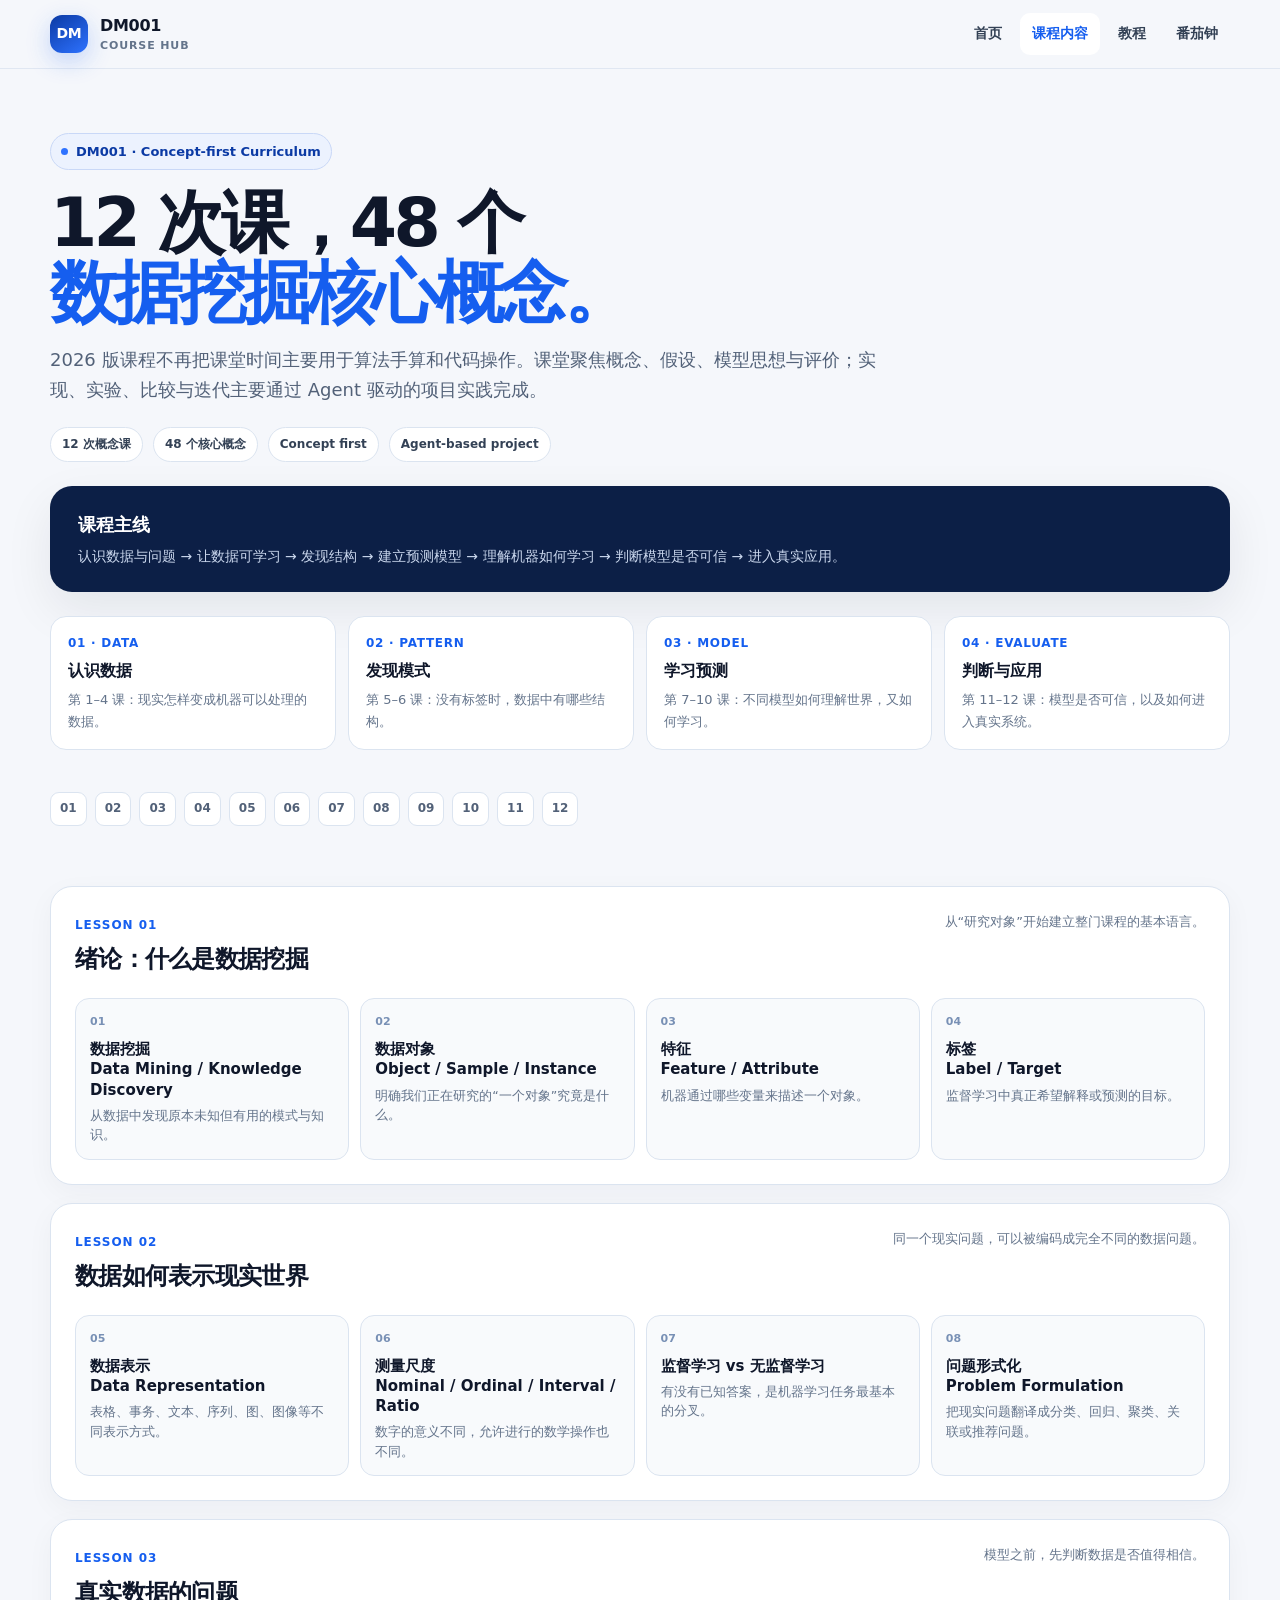
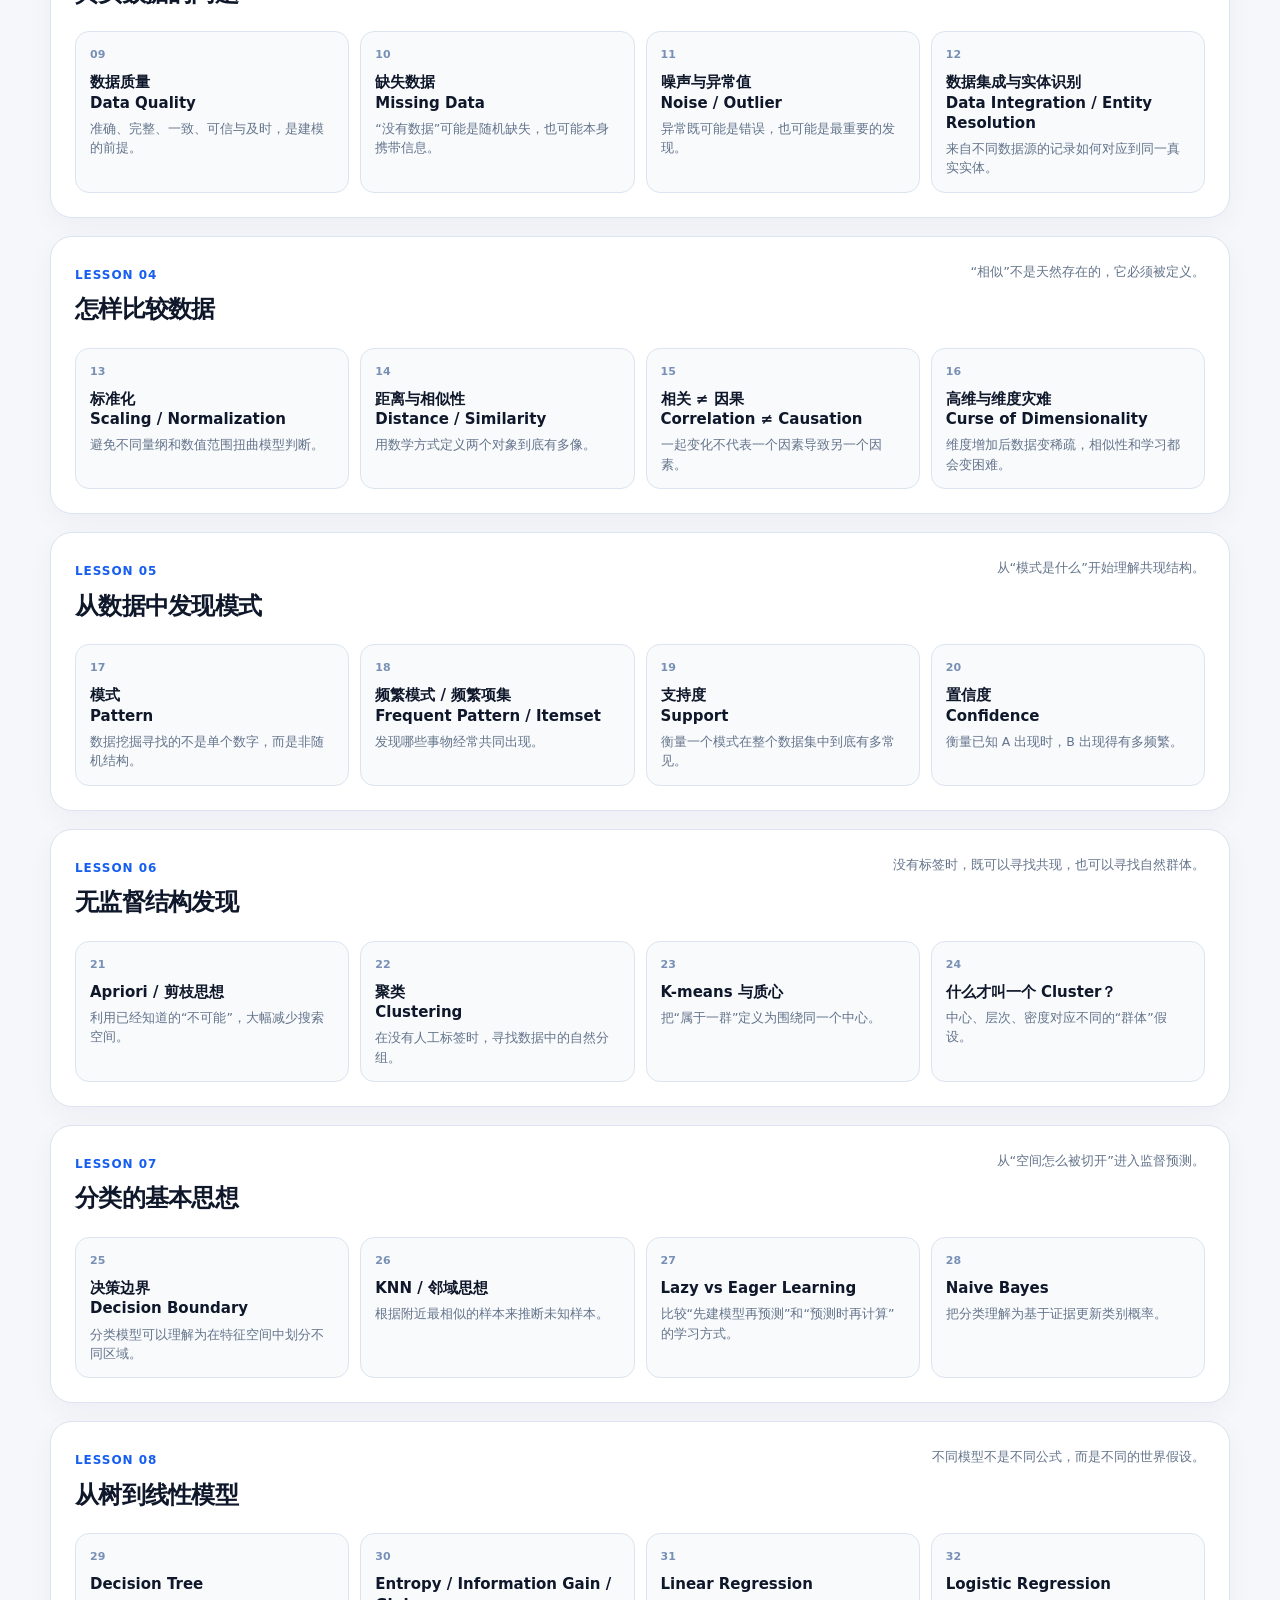
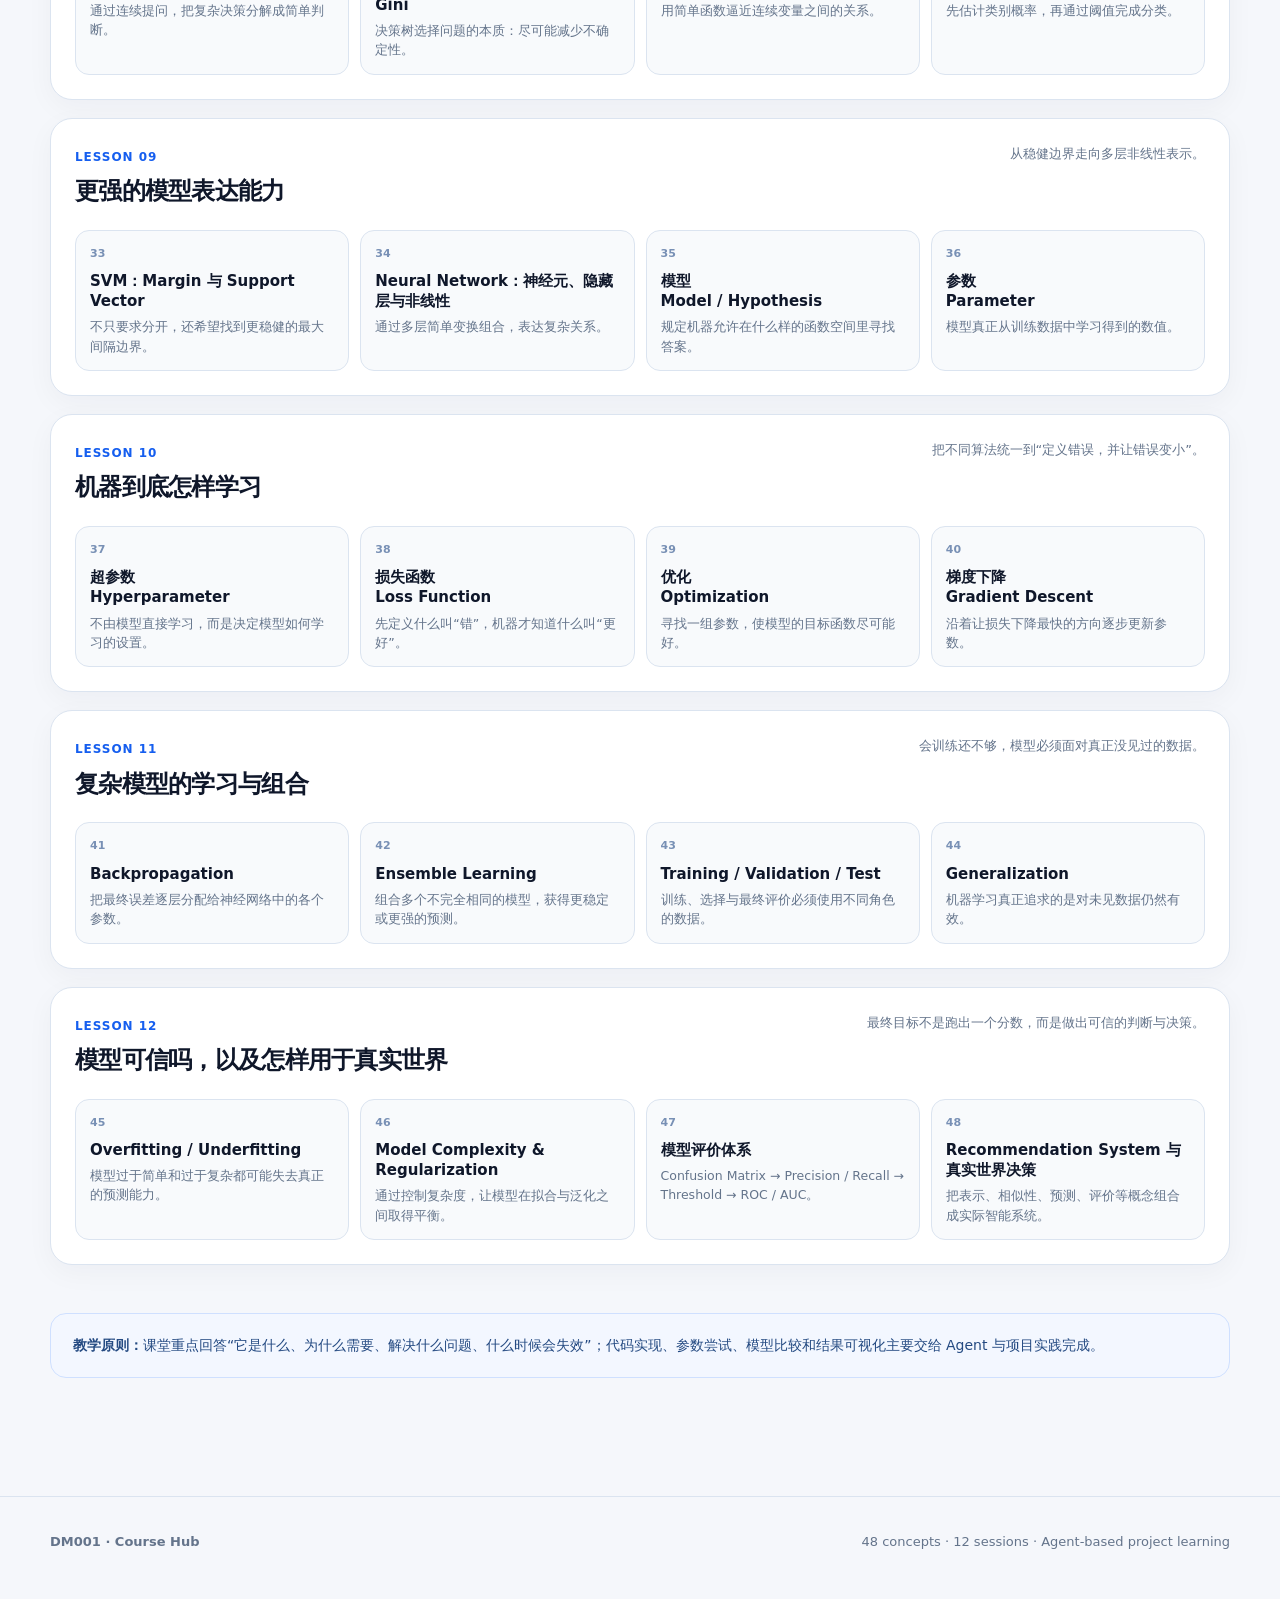
==== curriculum.html @ f79bf3a7 "Add 12-session 48-concept course map" ====
<!doctype html>
<html lang="zh-CN">
<head>
  <meta charset="utf-8" />
  <meta name="viewport" content="width=device-width, initial-scale=1" />
  <meta name="description" content="DM001 数据挖掘课程概念地图：12 次课、48 个核心概念，课堂聚焦概念理解，其余时间用于基于 Agent 的项目实践。" />
  <title>课程内容 · DM001 数据挖掘</title>
  <link rel="stylesheet" href="styles.css" />
  <style>
    .course-hero{padding:64px 0 34px}.course-hero h1{font-size:clamp(40px,6vw,68px);margin:18px 0 18px;max-width:980px}.course-hero .lead{font-size:18px;color:#526178;max-width:860px;margin:0}.course-stats{display:flex;gap:10px;flex-wrap:wrap;margin-top:22px}.course-stats span{background:#fff;border:1px solid var(--line);border-radius:999px;padding:7px 11px;font-size:12px;font-weight:800;color:#334155}.principle{margin:24px 0 10px;background:#0c1f46;color:#fff;border-radius:22px;padding:24px 28px;box-shadow:var(--shadow)}.principle strong{font-size:18px}.principle p{margin:5px 0 0;color:#cbd8ee;font-size:14px}.stage-grid{display:grid;grid-template-columns:repeat(4,1fr);gap:12px;margin:24px 0 42px}.stage{background:#fff;border:1px solid var(--line);border-radius:16px;padding:17px}.stage b{display:block;color:var(--blue);font-size:12px;letter-spacing:.06em;margin-bottom:4px}.stage span{font-weight:800}.stage p{margin:5px 0 0;color:var(--muted);font-size:13px}.lesson-list{display:grid;gap:18px}.lesson{background:#fff;border:1px solid var(--line);border-radius:22px;padding:24px;box-shadow:0 8px 28px rgba(15,23,42,.04);scroll-margin-top:88px}.lesson-head{display:flex;align-items:flex-start;justify-content:space-between;gap:20px;margin-bottom:18px}.lesson-no{color:var(--blue);font-size:12px;font-weight:900;letter-spacing:.08em}.lesson h2{font-size:24px;margin:3px 0 0;letter-spacing:-.03em}.lesson-note{color:var(--muted);font-size:13px;max-width:440px;text-align:right}.concepts{display:grid;grid-template-columns:repeat(4,1fr);gap:11px}.concept{border:1px solid #dbe4f0;background:#f8fafc;border-radius:14px;padding:14px;min-height:120px}.concept .n{font-size:11px;font-weight:900;color:#7890b5;margin-bottom:8px}.concept h3{font-size:15px;line-height:1.35;margin:0 0 6px}.concept p{font-size:12.5px;line-height:1.55;color:#64748b;margin:0}.course-footer-note{margin-top:30px;padding:20px 22px;border:1px solid #cfe0ff;background:#f3f7ff;border-radius:16px;color:#244a82;font-size:14px}.mini-toc{display:flex;gap:8px;flex-wrap:wrap;margin:0 0 26px}.mini-toc a{padding:6px 9px;border-radius:9px;border:1px solid var(--line);background:#fff;color:#526178;font-size:12px;font-weight:750}.mini-toc a:hover{color:var(--blue);border-color:#bfd1f1}.nav-links .active{background:#fff;color:var(--blue)}
    @media(max-width:1000px){.concepts{grid-template-columns:1fr 1fr}.stage-grid{grid-template-columns:1fr 1fr}.lesson-note{text-align:left}.lesson-head{display:block}.lesson-note{margin-top:8px}}
    @media(max-width:620px){.course-hero{padding-top:42px}.concepts,.stage-grid{grid-template-columns:1fr}.lesson{padding:18px}.concept{min-height:auto}.principle{padding:20px}.mini-toc{display:none}}
  </style>
</head>
<body>
<header class="topbar">
  <div class="container nav">
    <a class="brand" href="./">
      <span class="brand-mark">DM</span>
      <span>DM001 <small>Course Hub</small></span>
    </a>
    <nav class="nav-links" aria-label="主导航">
      <a href="./">首页</a>
      <a class="active" href="curriculum.html">课程内容</a>
      <a href="./#resources">教程</a>
      <a href="apps/pomodoro.html">番茄钟</a>
    </nav>
  </div>
</header>

<main>
  <section class="course-hero">
    <div class="container">
      <span class="eyebrow"><span class="dot"></span> DM001 · Concept-first Curriculum</span>
      <h1>12 次课，48 个<br><span style="color:var(--blue)">数据挖掘核心概念。</span></h1>
      <p class="lead">2026 版课程不再把课堂时间主要用于算法手算和代码操作。课堂聚焦概念、假设、模型思想与评价；实现、实验、比较与迭代主要通过 Agent 驱动的项目实践完成。</p>
      <div class="course-stats"><span>12 次概念课</span><span>48 个核心概念</span><span>Concept first</span><span>Agent-based project</span></div>
      <div class="principle"><strong>课程主线</strong><p>认识数据与问题 → 让数据可学习 → 发现结构 → 建立预测模型 → 理解机器如何学习 → 判断模型是否可信 → 进入真实应用。</p></div>
      <div class="stage-grid">
        <div class="stage"><b>01 · DATA</b><span>认识数据</span><p>第 1–4 课：现实怎样变成机器可以处理的数据。</p></div>
        <div class="stage"><b>02 · PATTERN</b><span>发现模式</span><p>第 5–6 课：没有标签时，数据中有哪些结构。</p></div>
        <div class="stage"><b>03 · MODEL</b><span>学习预测</span><p>第 7–10 课：不同模型如何理解世界，又如何学习。</p></div>
        <div class="stage"><b>04 · EVALUATE</b><span>判断与应用</span><p>第 11–12 课：模型是否可信，以及如何进入真实系统。</p></div>
      </div>
      <div class="mini-toc" aria-label="课程课次导航">
        <a href="#lesson-1">01</a><a href="#lesson-2">02</a><a href="#lesson-3">03</a><a href="#lesson-4">04</a><a href="#lesson-5">05</a><a href="#lesson-6">06</a><a href="#lesson-7">07</a><a href="#lesson-8">08</a><a href="#lesson-9">09</a><a href="#lesson-10">10</a><a href="#lesson-11">11</a><a href="#lesson-12">12</a>
      </div>
    </div>
  </section>

  <section class="section" style="padding-top:0">
    <div class="container lesson-list">
      <article class="lesson" id="lesson-1">
        <div class="lesson-head"><div><span class="lesson-no">LESSON 01</span><h2>绪论：什么是数据挖掘</h2></div><div class="lesson-note">从“研究对象”开始建立整门课程的基本语言。</div></div>
        <div class="concepts">
          <div class="concept"><div class="n">01</div><h3>数据挖掘<br>Data Mining / Knowledge Discovery</h3><p>从数据中发现原本未知但有用的模式与知识。</p></div>
          <div class="concept"><div class="n">02</div><h3>数据对象<br>Object / Sample / Instance</h3><p>明确我们正在研究的“一个对象”究竟是什么。</p></div>
          <div class="concept"><div class="n">03</div><h3>特征<br>Feature / Attribute</h3><p>机器通过哪些变量来描述一个对象。</p></div>
          <div class="concept"><div class="n">04</div><h3>标签<br>Label / Target</h3><p>监督学习中真正希望解释或预测的目标。</p></div>
        </div>
      </article>

      <article class="lesson" id="lesson-2">
        <div class="lesson-head"><div><span class="lesson-no">LESSON 02</span><h2>数据如何表示现实世界</h2></div><div class="lesson-note">同一个现实问题，可以被编码成完全不同的数据问题。</div></div>
        <div class="concepts">
          <div class="concept"><div class="n">05</div><h3>数据表示<br>Data Representation</h3><p>表格、事务、文本、序列、图、图像等不同表示方式。</p></div>
          <div class="concept"><div class="n">06</div><h3>测量尺度<br>Nominal / Ordinal / Interval / Ratio</h3><p>数字的意义不同，允许进行的数学操作也不同。</p></div>
          <div class="concept"><div class="n">07</div><h3>监督学习 vs 无监督学习</h3><p>有没有已知答案，是机器学习任务最基本的分叉。</p></div>
          <div class="concept"><div class="n">08</div><h3>问题形式化<br>Problem Formulation</h3><p>把现实问题翻译成分类、回归、聚类、关联或推荐问题。</p></div>
        </div>
      </article>

      <article class="lesson" id="lesson-3">
        <div class="lesson-head"><div><span class="lesson-no">LESSON 03</span><h2>真实数据的问题</h2></div><div class="lesson-note">模型之前，先判断数据是否值得相信。</div></div>
        <div class="concepts">
          <div class="concept"><div class="n">09</div><h3>数据质量<br>Data Quality</h3><p>准确、完整、一致、可信与及时，是建模的前提。</p></div>
          <div class="concept"><div class="n">10</div><h3>缺失数据<br>Missing Data</h3><p>“没有数据”可能是随机缺失，也可能本身携带信息。</p></div>
          <div class="concept"><div class="n">11</div><h3>噪声与异常值<br>Noise / Outlier</h3><p>异常既可能是错误，也可能是最重要的发现。</p></div>
          <div class="concept"><div class="n">12</div><h3>数据集成与实体识别<br>Data Integration / Entity Resolution</h3><p>来自不同数据源的记录如何对应到同一真实实体。</p></div>
        </div>
      </article>

      <article class="lesson" id="lesson-4">
        <div class="lesson-head"><div><span class="lesson-no">LESSON 04</span><h2>怎样比较数据</h2></div><div class="lesson-note">“相似”不是天然存在的，它必须被定义。</div></div>
        <div class="concepts">
          <div class="concept"><div class="n">13</div><h3>标准化<br>Scaling / Normalization</h3><p>避免不同量纲和数值范围扭曲模型判断。</p></div>
          <div class="concept"><div class="n">14</div><h3>距离与相似性<br>Distance / Similarity</h3><p>用数学方式定义两个对象到底有多像。</p></div>
          <div class="concept"><div class="n">15</div><h3>相关 ≠ 因果<br>Correlation ≠ Causation</h3><p>一起变化不代表一个因素导致另一个因素。</p></div>
          <div class="concept"><div class="n">16</div><h3>高维与维度灾难<br>Curse of Dimensionality</h3><p>维度增加后数据变稀疏，相似性和学习都会变困难。</p></div>
        </div>
      </article>

      <article class="lesson" id="lesson-5">
        <div class="lesson-head"><div><span class="lesson-no">LESSON 05</span><h2>从数据中发现模式</h2></div><div class="lesson-note">从“模式是什么”开始理解共现结构。</div></div>
        <div class="concepts">
          <div class="concept"><div class="n">17</div><h3>模式<br>Pattern</h3><p>数据挖掘寻找的不是单个数字，而是非随机结构。</p></div>
          <div class="concept"><div class="n">18</div><h3>频繁模式 / 频繁项集<br>Frequent Pattern / Itemset</h3><p>发现哪些事物经常共同出现。</p></div>
          <div class="concept"><div class="n">19</div><h3>支持度<br>Support</h3><p>衡量一个模式在整个数据集中到底有多常见。</p></div>
          <div class="concept"><div class="n">20</div><h3>置信度<br>Confidence</h3><p>衡量已知 A 出现时，B 出现得有多频繁。</p></div>
        </div>
      </article>

      <article class="lesson" id="lesson-6">
        <div class="lesson-head"><div><span class="lesson-no">LESSON 06</span><h2>无监督结构发现</h2></div><div class="lesson-note">没有标签时，既可以寻找共现，也可以寻找自然群体。</div></div>
        <div class="concepts">
          <div class="concept"><div class="n">21</div><h3>Apriori / 剪枝思想</h3><p>利用已经知道的“不可能”，大幅减少搜索空间。</p></div>
          <div class="concept"><div class="n">22</div><h3>聚类<br>Clustering</h3><p>在没有人工标签时，寻找数据中的自然分组。</p></div>
          <div class="concept"><div class="n">23</div><h3>K-means 与质心</h3><p>把“属于一群”定义为围绕同一个中心。</p></div>
          <div class="concept"><div class="n">24</div><h3>什么才叫一个 Cluster？</h3><p>中心、层次、密度对应不同的“群体”假设。</p></div>
        </div>
      </article>

      <article class="lesson" id="lesson-7">
        <div class="lesson-head"><div><span class="lesson-no">LESSON 07</span><h2>分类的基本思想</h2></div><div class="lesson-note">从“空间怎么被切开”进入监督预测。</div></div>
        <div class="concepts">
          <div class="concept"><div class="n">25</div><h3>决策边界<br>Decision Boundary</h3><p>分类模型可以理解为在特征空间中划分不同区域。</p></div>
          <div class="concept"><div class="n">26</div><h3>KNN / 邻域思想</h3><p>根据附近最相似的样本来推断未知样本。</p></div>
          <div class="concept"><div class="n">27</div><h3>Lazy vs Eager Learning</h3><p>比较“先建模型再预测”和“预测时再计算”的学习方式。</p></div>
          <div class="concept"><div class="n">28</div><h3>Naive Bayes</h3><p>把分类理解为基于证据更新类别概率。</p></div>
        </div>
      </article>

      <article class="lesson" id="lesson-8">
        <div class="lesson-head"><div><span class="lesson-no">LESSON 08</span><h2>从树到线性模型</h2></div><div class="lesson-note">不同模型不是不同公式，而是不同的世界假设。</div></div>
        <div class="concepts">
          <div class="concept"><div class="n">29</div><h3>Decision Tree</h3><p>通过连续提问，把复杂决策分解成简单判断。</p></div>
          <div class="concept"><div class="n">30</div><h3>Entropy / Information Gain / Gini</h3><p>决策树选择问题的本质：尽可能减少不确定性。</p></div>
          <div class="concept"><div class="n">31</div><h3>Linear Regression</h3><p>用简单函数逼近连续变量之间的关系。</p></div>
          <div class="concept"><div class="n">32</div><h3>Logistic Regression</h3><p>先估计类别概率，再通过阈值完成分类。</p></div>
        </div>
      </article>

      <article class="lesson" id="lesson-9">
        <div class="lesson-head"><div><span class="lesson-no">LESSON 09</span><h2>更强的模型表达能力</h2></div><div class="lesson-note">从稳健边界走向多层非线性表示。</div></div>
        <div class="concepts">
          <div class="concept"><div class="n">33</div><h3>SVM：Margin 与 Support Vector</h3><p>不只要求分开，还希望找到更稳健的最大间隔边界。</p></div>
          <div class="concept"><div class="n">34</div><h3>Neural Network：神经元、隐藏层与非线性</h3><p>通过多层简单变换组合，表达复杂关系。</p></div>
          <div class="concept"><div class="n">35</div><h3>模型<br>Model / Hypothesis</h3><p>规定机器允许在什么样的函数空间里寻找答案。</p></div>
          <div class="concept"><div class="n">36</div><h3>参数<br>Parameter</h3><p>模型真正从训练数据中学习得到的数值。</p></div>
        </div>
      </article>

      <article class="lesson" id="lesson-10">
        <div class="lesson-head"><div><span class="lesson-no">LESSON 10</span><h2>机器到底怎样学习</h2></div><div class="lesson-note">把不同算法统一到“定义错误，并让错误变小”。</div></div>
        <div class="concepts">
          <div class="concept"><div class="n">37</div><h3>超参数<br>Hyperparameter</h3><p>不由模型直接学习，而是决定模型如何学习的设置。</p></div>
          <div class="concept"><div class="n">38</div><h3>损失函数<br>Loss Function</h3><p>先定义什么叫“错”，机器才知道什么叫“更好”。</p></div>
          <div class="concept"><div class="n">39</div><h3>优化<br>Optimization</h3><p>寻找一组参数，使模型的目标函数尽可能好。</p></div>
          <div class="concept"><div class="n">40</div><h3>梯度下降<br>Gradient Descent</h3><p>沿着让损失下降最快的方向逐步更新参数。</p></div>
        </div>
      </article>

      <article class="lesson" id="lesson-11">
        <div class="lesson-head"><div><span class="lesson-no">LESSON 11</span><h2>复杂模型的学习与组合</h2></div><div class="lesson-note">会训练还不够，模型必须面对真正没见过的数据。</div></div>
        <div class="concepts">
          <div class="concept"><div class="n">41</div><h3>Backpropagation</h3><p>把最终误差逐层分配给神经网络中的各个参数。</p></div>
          <div class="concept"><div class="n">42</div><h3>Ensemble Learning</h3><p>组合多个不完全相同的模型，获得更稳定或更强的预测。</p></div>
          <div class="concept"><div class="n">43</div><h3>Training / Validation / Test</h3><p>训练、选择与最终评价必须使用不同角色的数据。</p></div>
          <div class="concept"><div class="n">44</div><h3>Generalization</h3><p>机器学习真正追求的是对未见数据仍然有效。</p></div>
        </div>
      </article>

      <article class="lesson" id="lesson-12">
        <div class="lesson-head"><div><span class="lesson-no">LESSON 12</span><h2>模型可信吗，以及怎样用于真实世界</h2></div><div class="lesson-note">最终目标不是跑出一个分数，而是做出可信的判断与决策。</div></div>
        <div class="concepts">
          <div class="concept"><div class="n">45</div><h3>Overfitting / Underfitting</h3><p>模型过于简单和过于复杂都可能失去真正的预测能力。</p></div>
          <div class="concept"><div class="n">46</div><h3>Model Complexity &amp; Regularization</h3><p>通过控制复杂度，让模型在拟合与泛化之间取得平衡。</p></div>
          <div class="concept"><div class="n">47</div><h3>模型评价体系</h3><p>Confusion Matrix → Precision / Recall → Threshold → ROC / AUC。</p></div>
          <div class="concept"><div class="n">48</div><h3>Recommendation System 与真实世界决策</h3><p>把表示、相似性、预测、评价等概念组合成实际智能系统。</p></div>
        </div>
      </article>

      <div class="course-footer-note"><strong>教学原则：</strong>课堂重点回答“它是什么、为什么需要、解决什么问题、什么时候会失效”；代码实现、参数尝试、模型比较和结果可视化主要交给 Agent 与项目实践完成。</div>
    </div>
  </section>
</main>

<footer class="footer">
  <div class="container footer-inner"><strong>DM001 · Course Hub</strong><span>48 concepts · 12 sessions · Agent-based project learning</span></div>
</footer>
</body>
</html>
---- styles.css ----
:root {
  --bg: #f5f7fb;
  --surface: #ffffff;
  --surface-2: #eef3fb;
  --text: #0f172a;
  --muted: #64748b;
  --line: #dbe4f0;
  --blue: #155eef;
  --blue-dark: #0b3aa4;
  --blue-soft: #eaf1ff;
  --green: #138a5b;
  --amber: #a15c00;
  --shadow: 0 18px 48px rgba(15, 23, 42, .08);
  --radius: 22px;
  --max: 1180px;
}
* { box-sizing: border-box; }
html { scroll-behavior: smooth; }
body {
  margin: 0;
  font-family: Inter, ui-sans-serif, system-ui, -apple-system, BlinkMacSystemFont, "Segoe UI", "PingFang SC", "Microsoft YaHei", sans-serif;
  color: var(--text);
  background: var(--bg);
  line-height: 1.65;
}
a { color: inherit; text-decoration: none; }
img { max-width: 100%; display: block; }
button, a { -webkit-tap-highlight-color: transparent; }
.container { width: min(calc(100% - 36px), var(--max)); margin: 0 auto; }
.topbar {
  position: sticky; top: 0; z-index: 20;
  backdrop-filter: blur(16px);
  background: rgba(245,247,251,.86);
  border-bottom: 1px solid rgba(219,228,240,.8);
}
.nav { height: 68px; display:flex; align-items:center; justify-content:space-between; gap:20px; }
.brand { display:flex; align-items:center; gap:12px; font-weight:800; letter-spacing:-.02em; }
.brand-mark { width:38px; height:38px; border-radius:12px; display:grid; place-items:center; color:white; background:linear-gradient(145deg,#0b3aa4,#2e72ff); font-size:14px; box-shadow:0 8px 24px rgba(21,94,239,.24); }
.brand small { display:block; color:var(--muted); font-size:11px; font-weight:700; letter-spacing:.08em; text-transform:uppercase; margin-top:-3px; }
.nav-links { display:flex; align-items:center; gap:6px; color:#334155; font-size:14px; font-weight:650; }
.nav-links a { padding:9px 12px; border-radius:10px; }
.nav-links a:hover { background:#fff; color:var(--blue); }
.hero { padding:82px 0 56px; }
.eyebrow { display:inline-flex; gap:8px; align-items:center; padding:7px 10px; border:1px solid #c9d8f7; border-radius:999px; color:var(--blue-dark); background:rgba(234,241,255,.75); font-size:13px; font-weight:750; }
.dot { width:7px; height:7px; background:#2e72ff; border-radius:50%; }
h1 { font-size:clamp(42px,7vw,82px); line-height:1.02; letter-spacing:-.055em; margin:22px 0 22px; max-width:950px; }
.hero h1 span { color:var(--blue); }
.hero-copy { display:grid; grid-template-columns:1.35fr .65fr; gap:42px; align-items:end; }
.hero p { margin:0; max-width:720px; color:#475569; font-size:clamp(17px,2vw,21px); }
.hero-actions { display:flex; gap:11px; flex-wrap:wrap; margin-top:28px; }
.btn { display:inline-flex; align-items:center; justify-content:center; gap:9px; min-height:46px; padding:0 17px; border-radius:12px; font-weight:750; font-size:14px; border:1px solid transparent; transition:.18s ease; }
.btn-primary { background:var(--blue); color:#fff; box-shadow:0 10px 26px rgba(21,94,239,.22); }
.btn-primary:hover { transform:translateY(-1px); background:#0f4fd1; }
.btn-secondary { background:#fff; border-color:var(--line); color:#24324a; }
.btn-secondary:hover { border-color:#b8c8df; transform:translateY(-1px); }
.hero-note { background:var(--surface); border:1px solid var(--line); box-shadow:var(--shadow); border-radius:var(--radius); padding:22px; }
.hero-note .label { color:var(--muted); font-size:12px; text-transform:uppercase; letter-spacing:.08em; font-weight:800; }
.hero-note strong { display:block; font-size:18px; margin:4px 0; }
.hero-note p { font-size:13px; color:var(--muted); }
.section { padding:48px 0; }
.section-head { display:flex; align-items:end; justify-content:space-between; gap:24px; margin-bottom:24px; }
.section-head h2 { margin:0; font-size:30px; letter-spacing:-.035em; }
.section-head p { margin:0; color:var(--muted); font-size:14px; max-width:520px; }
.grid-4 { display:grid; grid-template-columns:repeat(4,1fr); gap:16px; }
.card { background:var(--surface); border:1px solid var(--line); border-radius:18px; padding:22px; box-shadow:0 8px 28px rgba(15,23,42,.04); }
.card .icon { width:42px; height:42px; border-radius:13px; display:grid; place-items:center; background:var(--blue-soft); color:var(--blue); font-weight:900; margin-bottom:26px; }
.card h3 { margin:0 0 7px; font-size:18px; letter-spacing:-.02em; }
.card p { margin:0; color:var(--muted); font-size:14px; }
.card.disabled { opacity:.72; }
.card .tag { display:inline-flex; margin-top:15px; color:var(--blue-dark); background:#f0f5ff; border:1px solid #d6e2fb; border-radius:999px; padding:4px 8px; font-size:11px; font-weight:800; }
.feature { display:grid; grid-template-columns:1.05fr .95fr; gap:0; overflow:hidden; border-radius:26px; background:#0c1f46; color:#fff; box-shadow:0 24px 56px rgba(15,23,42,.18); }
.feature-copy { padding:46px; display:flex; flex-direction:column; justify-content:center; }
.feature-copy .kicker { color:#9fc1ff; font-weight:800; font-size:13px; letter-spacing:.04em; }
.feature-copy h2 { margin:9px 0 14px; font-size:38px; line-height:1.12; letter-spacing:-.045em; }
.feature-copy p { margin:0; color:#cbd8ee; font-size:16px; max-width:560px; }
.feature-copy .btn { margin-top:24px; align-self:flex-start; background:#fff; color:#0c1f46; }
.feature-media { min-height:410px; background:#e9eef9; padding:20px; display:grid; place-items:center; }
.feature-media img { border-radius:14px; box-shadow:0 18px 40px rgba(3,10,24,.18); }
.timeline { display:grid; grid-template-columns:repeat(3,1fr); gap:16px; }
.timeline .card { min-height:190px; }
.timeline .num { color:var(--blue); font-weight:900; font-size:12px; letter-spacing:.09em; }
.footer { margin-top:70px; padding:34px 0 46px; border-top:1px solid var(--line); color:var(--muted); font-size:13px; }
.footer-inner { display:flex; justify-content:space-between; align-items:center; gap:20px; }

/* Tutorial */
.doc-hero { padding:60px 0 30px; }
.breadcrumb { color:var(--muted); font-size:13px; margin-bottom:18px; }
.breadcrumb a:hover { color:var(--blue); }
.doc-hero h1 { font-size:clamp(38px,6vw,64px); margin:0 0 16px; max-width:960px; }
.doc-lead { color:#526178; max-width:820px; font-size:18px; margin:0; }
.meta { display:flex; gap:10px; flex-wrap:wrap; margin-top:20px; }
.meta span { font-size:12px; color:#334155; background:#fff; border:1px solid var(--line); padding:6px 9px; border-radius:999px; }
.infographic { margin:28px auto 46px; background:#fff; padding:10px; border:1px solid var(--line); border-radius:20px; box-shadow:var(--shadow); }
.infographic img { width:100%; border-radius:12px; }
.doc-layout { display:grid; grid-template-columns:230px minmax(0,760px); gap:54px; align-items:start; justify-content:center; }
.toc { position:sticky; top:92px; padding:14px 0; }
.toc-title { font-size:12px; color:#94a3b8; font-weight:850; text-transform:uppercase; letter-spacing:.09em; margin:0 0 9px 10px; }
.toc a { display:block; padding:8px 10px; border-radius:9px; color:#64748b; font-size:13px; font-weight:650; }
.toc a:hover { color:var(--blue); background:#eef4ff; }
.article { min-width:0; }
.article section { scroll-margin-top:100px; padding:0 0 38px; }
.article h2 { margin:0 0 15px; font-size:28px; letter-spacing:-.035em; }
.article h3 { margin:24px 0 8px; font-size:18px; }
.article p, .article li { color:#45546a; }
.article ul, .article ol { padding-left:22px; }
.step { display:grid; grid-template-columns:46px 1fr; gap:16px; margin:18px 0; }
.step-no { width:42px; height:42px; border-radius:14px; background:var(--blue); color:#fff; display:grid; place-items:center; font-weight:900; box-shadow:0 8px 18px rgba(21,94,239,.2); }
.step-body { border:1px solid var(--line); background:#fff; border-radius:16px; padding:18px 20px; }
.step-body h3 { margin:0 0 8px; }
.code { background:#0b1220; color:#dbeafe; border-radius:13px; padding:15px 17px; overflow:auto; font:13px/1.6 ui-monospace,SFMono-Regular,Menlo,Consolas,monospace; margin:12px 0; white-space:pre-wrap; }
.copyline { display:flex; align-items:center; justify-content:space-between; gap:12px; padding:11px 13px; border-radius:12px; border:1px solid #cfe0ff; background:#f3f7ff; margin:10px 0; }
.copyline code { color:#12376e; overflow-wrap:anywhere; font-size:13px; }
.notice { border-radius:14px; padding:15px 17px; margin:17px 0; background:#fff8e8; border:1px solid #f0d9a4; color:#724400; font-size:14px; }
.success { background:#eefbf5; border-color:#b9ead2; color:#0f6846; }
.prompt { background:#fff; border:1px solid var(--line); border-left:4px solid var(--blue); border-radius:11px; padding:14px 15px; margin:10px 0; color:#334155; font-size:14px; }
.flow { display:flex; align-items:center; flex-wrap:wrap; gap:7px; margin-top:12px; }
.flow span { background:#eef4ff; color:#174893; border:1px solid #d7e4fb; padding:6px 9px; border-radius:9px; font-size:12px; font-weight:750; }
.flow b { color:#8ba0bd; }
.ref { font-size:13px; color:var(--muted); }
.ref a { color:var(--blue); text-decoration:underline; text-underline-offset:3px; }
@media (max-width: 900px) {
  .nav-links { display:none; }
  .hero { padding-top:56px; }
  .hero-copy, .feature, .doc-layout { grid-template-columns:1fr; }
  .hero-note { margin-top:20px; }
  .grid-4 { grid-template-columns:1fr 1fr; }
  .timeline { grid-template-columns:1fr; }
  .feature-media { min-height:auto; }
  .toc { display:none; }
  .doc-layout { justify-content:stretch; }
}
@media (max-width: 620px) {
  .container { width:min(calc(100% - 24px),var(--max)); }
  .grid-4 { grid-template-columns:1fr; }
  .hero { padding-top:42px; }
  .hero h1 { font-size:48px; }
  .feature-copy { padding:30px 24px; }
  .feature-copy h2 { font-size:31px; }
  .feature-media { padding:12px; }
  .footer-inner { flex-direction:column; align-items:flex-start; }
  .step { grid-template-columns:38px 1fr; gap:10px; }
  .step-no { width:36px; height:36px; border-radius:11px; }
  .step-body { padding:15px; }
}
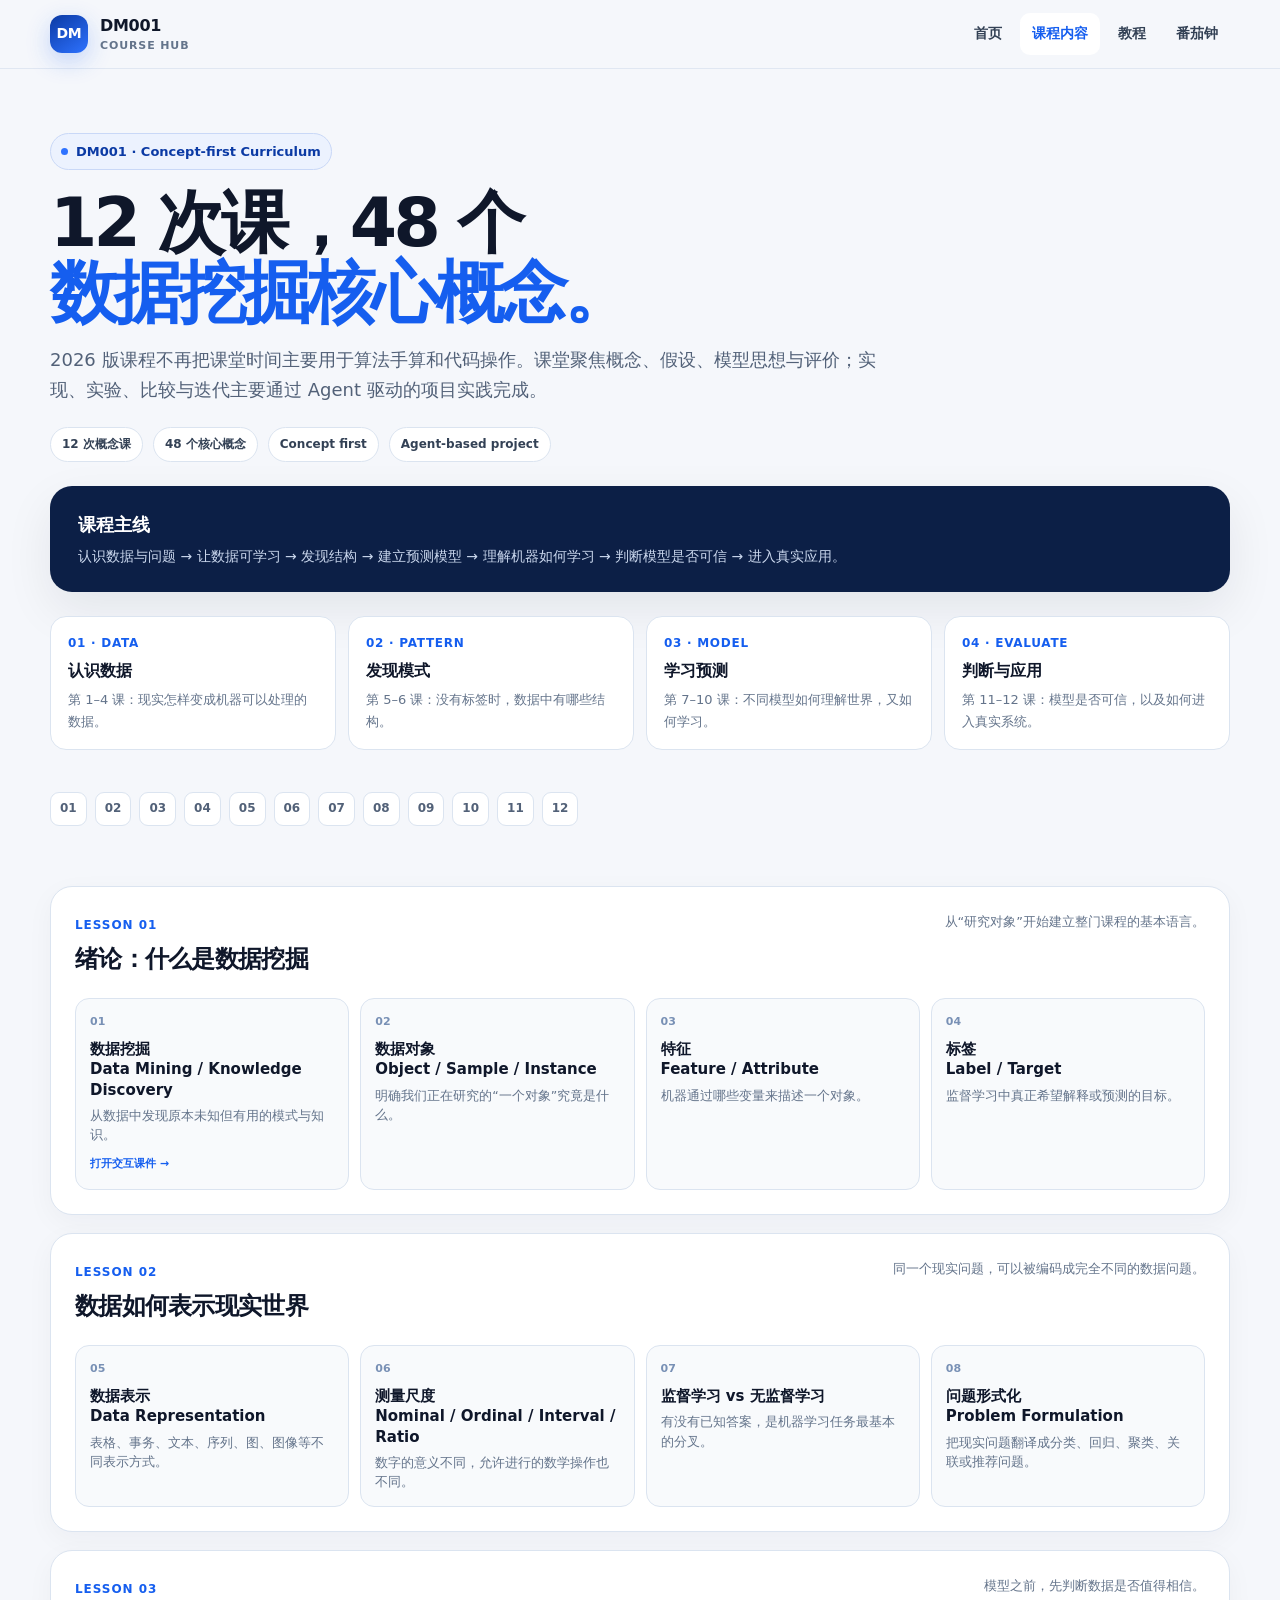
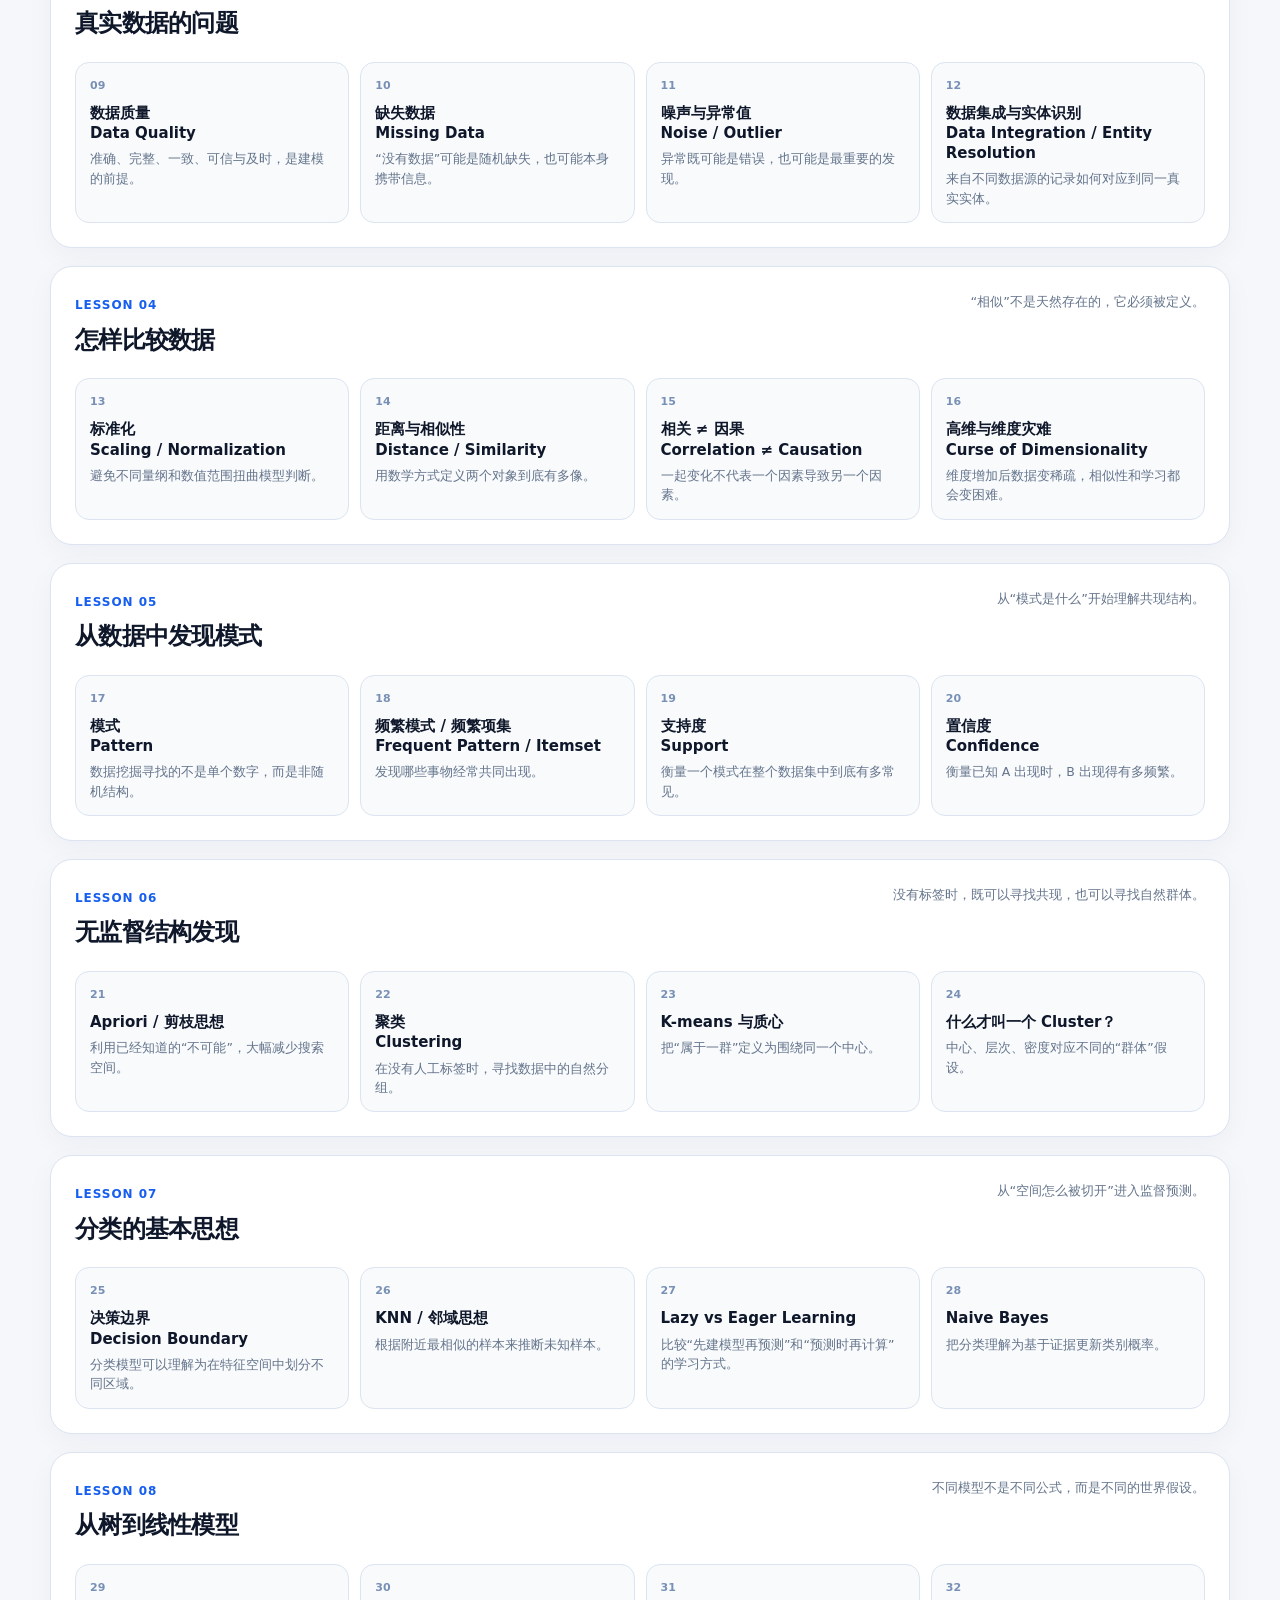
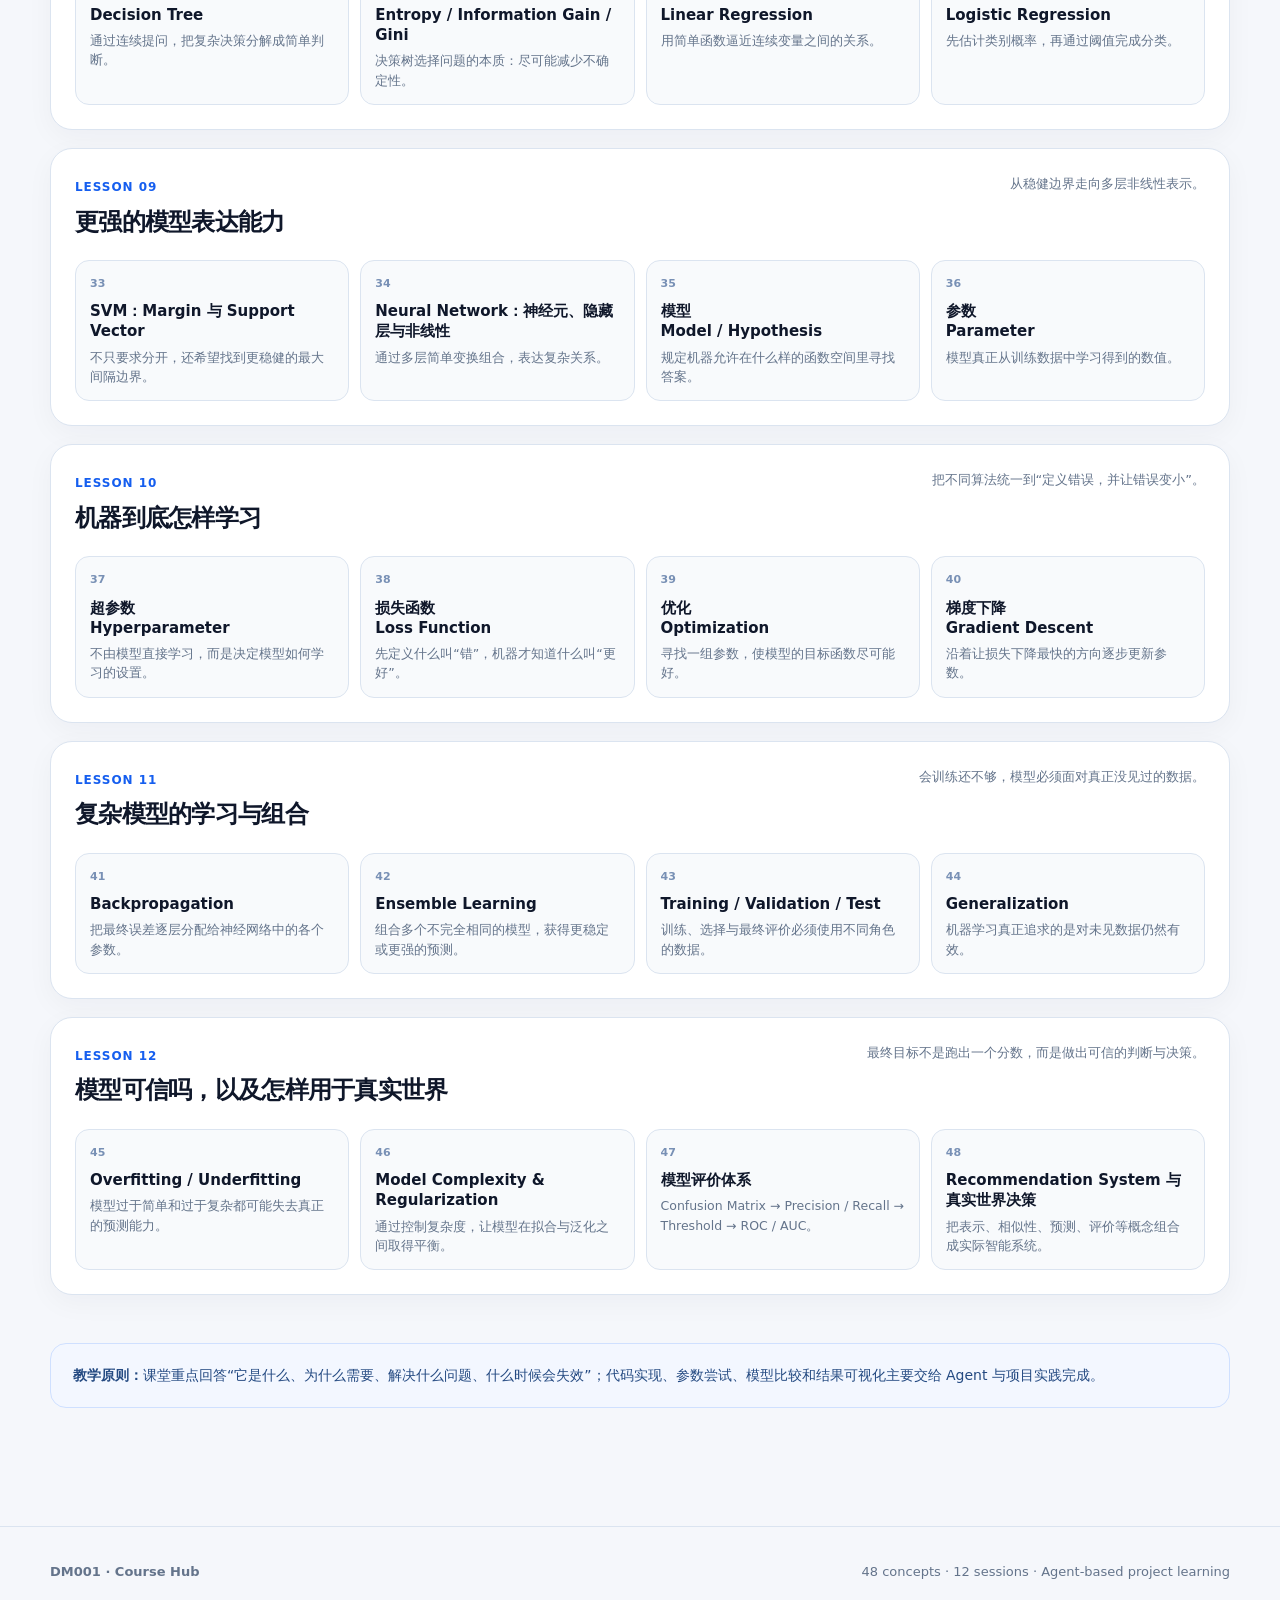
==== commit 4221f2f8: "Link concept 01 card to interactive Data Mining deck" ====
--- a/curriculum.html
+++ b/curriculum.html
@@ -7,7 +7,7 @@
   <title>课程内容 · DM001 数据挖掘</title>
   <link rel="stylesheet" href="styles.css" />
   <style>
-    .course-hero{padding:64px 0 34px}.course-hero h1{font-size:clamp(40px,6vw,68px);margin:18px 0 18px;max-width:980px}.course-hero .lead{font-size:18px;color:#526178;max-width:860px;margin:0}.course-stats{display:flex;gap:10px;flex-wrap:wrap;margin-top:22px}.course-stats span{background:#fff;border:1px solid var(--line);border-radius:999px;padding:7px 11px;font-size:12px;font-weight:800;color:#334155}.principle{margin:24px 0 10px;background:#0c1f46;color:#fff;border-radius:22px;padding:24px 28px;box-shadow:var(--shadow)}.principle strong{font-size:18px}.principle p{margin:5px 0 0;color:#cbd8ee;font-size:14px}.stage-grid{display:grid;grid-template-columns:repeat(4,1fr);gap:12px;margin:24px 0 42px}.stage{background:#fff;border:1px solid var(--line);border-radius:16px;padding:17px}.stage b{display:block;color:var(--blue);font-size:12px;letter-spacing:.06em;margin-bottom:4px}.stage span{font-weight:800}.stage p{margin:5px 0 0;color:var(--muted);font-size:13px}.lesson-list{display:grid;gap:18px}.lesson{background:#fff;border:1px solid var(--line);border-radius:22px;padding:24px;box-shadow:0 8px 28px rgba(15,23,42,.04);scroll-margin-top:88px}.lesson-head{display:flex;align-items:flex-start;justify-content:space-between;gap:20px;margin-bottom:18px}.lesson-no{color:var(--blue);font-size:12px;font-weight:900;letter-spacing:.08em}.lesson h2{font-size:24px;margin:3px 0 0;letter-spacing:-.03em}.lesson-note{color:var(--muted);font-size:13px;max-width:440px;text-align:right}.concepts{display:grid;grid-template-columns:repeat(4,1fr);gap:11px}.concept{border:1px solid #dbe4f0;background:#f8fafc;border-radius:14px;padding:14px;min-height:120px}.concept .n{font-size:11px;font-weight:900;color:#7890b5;margin-bottom:8px}.concept h3{font-size:15px;line-height:1.35;margin:0 0 6px}.concept p{font-size:12.5px;line-height:1.55;color:#64748b;margin:0}.course-footer-note{margin-top:30px;padding:20px 22px;border:1px solid #cfe0ff;background:#f3f7ff;border-radius:16px;color:#244a82;font-size:14px}.mini-toc{display:flex;gap:8px;flex-wrap:wrap;margin:0 0 26px}.mini-toc a{padding:6px 9px;border-radius:9px;border:1px solid var(--line);background:#fff;color:#526178;font-size:12px;font-weight:750}.mini-toc a:hover{color:var(--blue);border-color:#bfd1f1}.nav-links .active{background:#fff;color:var(--blue)}
+    .course-hero{padding:64px 0 34px}.course-hero h1{font-size:clamp(40px,6vw,68px);margin:18px 0 18px;max-width:980px}.course-hero .lead{font-size:18px;color:#526178;max-width:860px;margin:0}.course-stats{display:flex;gap:10px;flex-wrap:wrap;margin-top:22px}.course-stats span{background:#fff;border:1px solid var(--line);border-radius:999px;padding:7px 11px;font-size:12px;font-weight:800;color:#334155}.principle{margin:24px 0 10px;background:#0c1f46;color:#fff;border-radius:22px;padding:24px 28px;box-shadow:var(--shadow)}.principle strong{font-size:18px}.principle p{margin:5px 0 0;color:#cbd8ee;font-size:14px}.stage-grid{display:grid;grid-template-columns:repeat(4,1fr);gap:12px;margin:24px 0 42px}.stage{background:#fff;border:1px solid var(--line);border-radius:16px;padding:17px}.stage b{display:block;color:var(--blue);font-size:12px;letter-spacing:.06em;margin-bottom:4px}.stage span{font-weight:800}.stage p{margin:5px 0 0;color:var(--muted);font-size:13px}.lesson-list{display:grid;gap:18px}.lesson{background:#fff;border:1px solid var(--line);border-radius:22px;padding:24px;box-shadow:0 8px 28px rgba(15,23,42,.04);scroll-margin-top:88px}.lesson-head{display:flex;align-items:flex-start;justify-content:space-between;gap:20px;margin-bottom:18px}.lesson-no{color:var(--blue);font-size:12px;font-weight:900;letter-spacing:.08em}.lesson h2{font-size:24px;margin:3px 0 0;letter-spacing:-.03em}.lesson-note{color:var(--muted);font-size:13px;max-width:440px;text-align:right}.concepts{display:grid;grid-template-columns:repeat(4,1fr);gap:11px}.concept{display:block;border:1px solid #dbe4f0;background:#f8fafc;border-radius:14px;padding:14px;min-height:120px}.concept .n{font-size:11px;font-weight:900;color:#7890b5;margin-bottom:8px}.concept h3{font-size:15px;line-height:1.35;margin:0 0 6px}.concept p{font-size:12.5px;line-height:1.55;color:#64748b;margin:0}.concept-link{cursor:pointer;transition:.16s ease}.concept-link:hover{border-color:#9db8e7;background:#f1f6ff;transform:translateY(-1px);box-shadow:0 10px 24px rgba(15,23,42,.07)}.concept-open{display:inline-flex;margin-top:10px;color:var(--blue);font-size:11px;font-weight:850}.course-footer-note{margin-top:30px;padding:20px 22px;border:1px solid #cfe0ff;background:#f3f7ff;border-radius:16px;color:#244a82;font-size:14px}.mini-toc{display:flex;gap:8px;flex-wrap:wrap;margin:0 0 26px}.mini-toc a{padding:6px 9px;border-radius:9px;border:1px solid var(--line);background:#fff;color:#526178;font-size:12px;font-weight:750}.mini-toc a:hover{color:var(--blue);border-color:#bfd1f1}.nav-links .active{background:#fff;color:var(--blue)}
     @media(max-width:1000px){.concepts{grid-template-columns:1fr 1fr}.stage-grid{grid-template-columns:1fr 1fr}.lesson-note{text-align:left}.lesson-head{display:block}.lesson-note{margin-top:8px}}
     @media(max-width:620px){.course-hero{padding-top:42px}.concepts,.stage-grid{grid-template-columns:1fr}.lesson{padding:18px}.concept{min-height:auto}.principle{padding:20px}.mini-toc{display:none}}
   </style>
@@ -53,7 +53,7 @@
       <article class="lesson" id="lesson-1">
         <div class="lesson-head"><div><span class="lesson-no">LESSON 01</span><h2>绪论：什么是数据挖掘</h2></div><div class="lesson-note">从“研究对象”开始建立整门课程的基本语言。</div></div>
         <div class="concepts">
-          <div class="concept"><div class="n">01</div><h3>数据挖掘<br>Data Mining / Knowledge Discovery</h3><p>从数据中发现原本未知但有用的模式与知识。</p></div>
+          <a class="concept concept-link" href="concepts/data-mining.html" aria-label="打开概念 01 数据挖掘交互课件"><div class="n">01</div><h3>数据挖掘<br>Data Mining / Knowledge Discovery</h3><p>从数据中发现原本未知但有用的模式与知识。</p><span class="concept-open">打开交互课件 →</span></a>
           <div class="concept"><div class="n">02</div><h3>数据对象<br>Object / Sample / Instance</h3><p>明确我们正在研究的“一个对象”究竟是什么。</p></div>
           <div class="concept"><div class="n">03</div><h3>特征<br>Feature / Attribute</h3><p>机器通过哪些变量来描述一个对象。</p></div>
           <div class="concept"><div class="n">04</div><h3>标签<br>Label / Target</h3><p>监督学习中真正希望解释或预测的目标。</p></div>
@@ -179,4 +179,4 @@
   <div class="container footer-inner"><strong>DM001 · Course Hub</strong><span>48 concepts · 12 sessions · Agent-based project learning</span></div>
 </footer>
 </body>
-</html>
+</html>
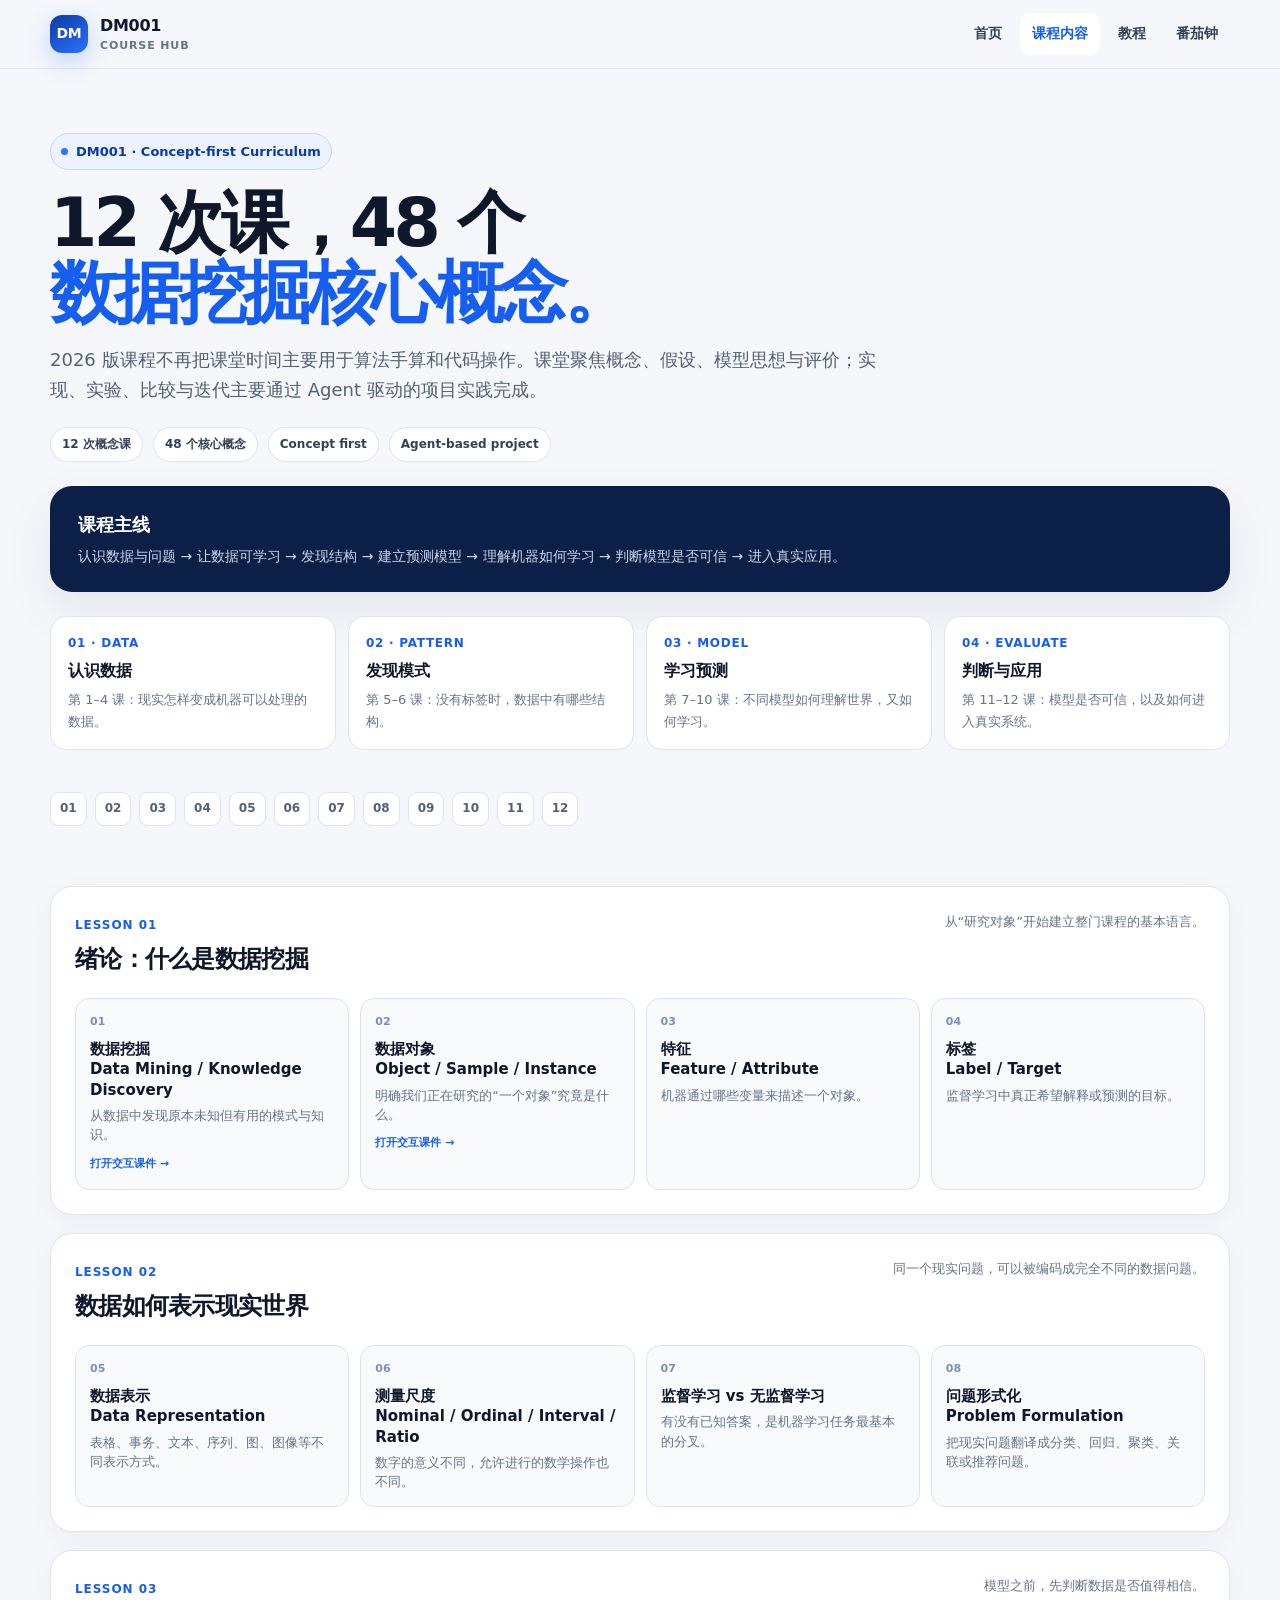
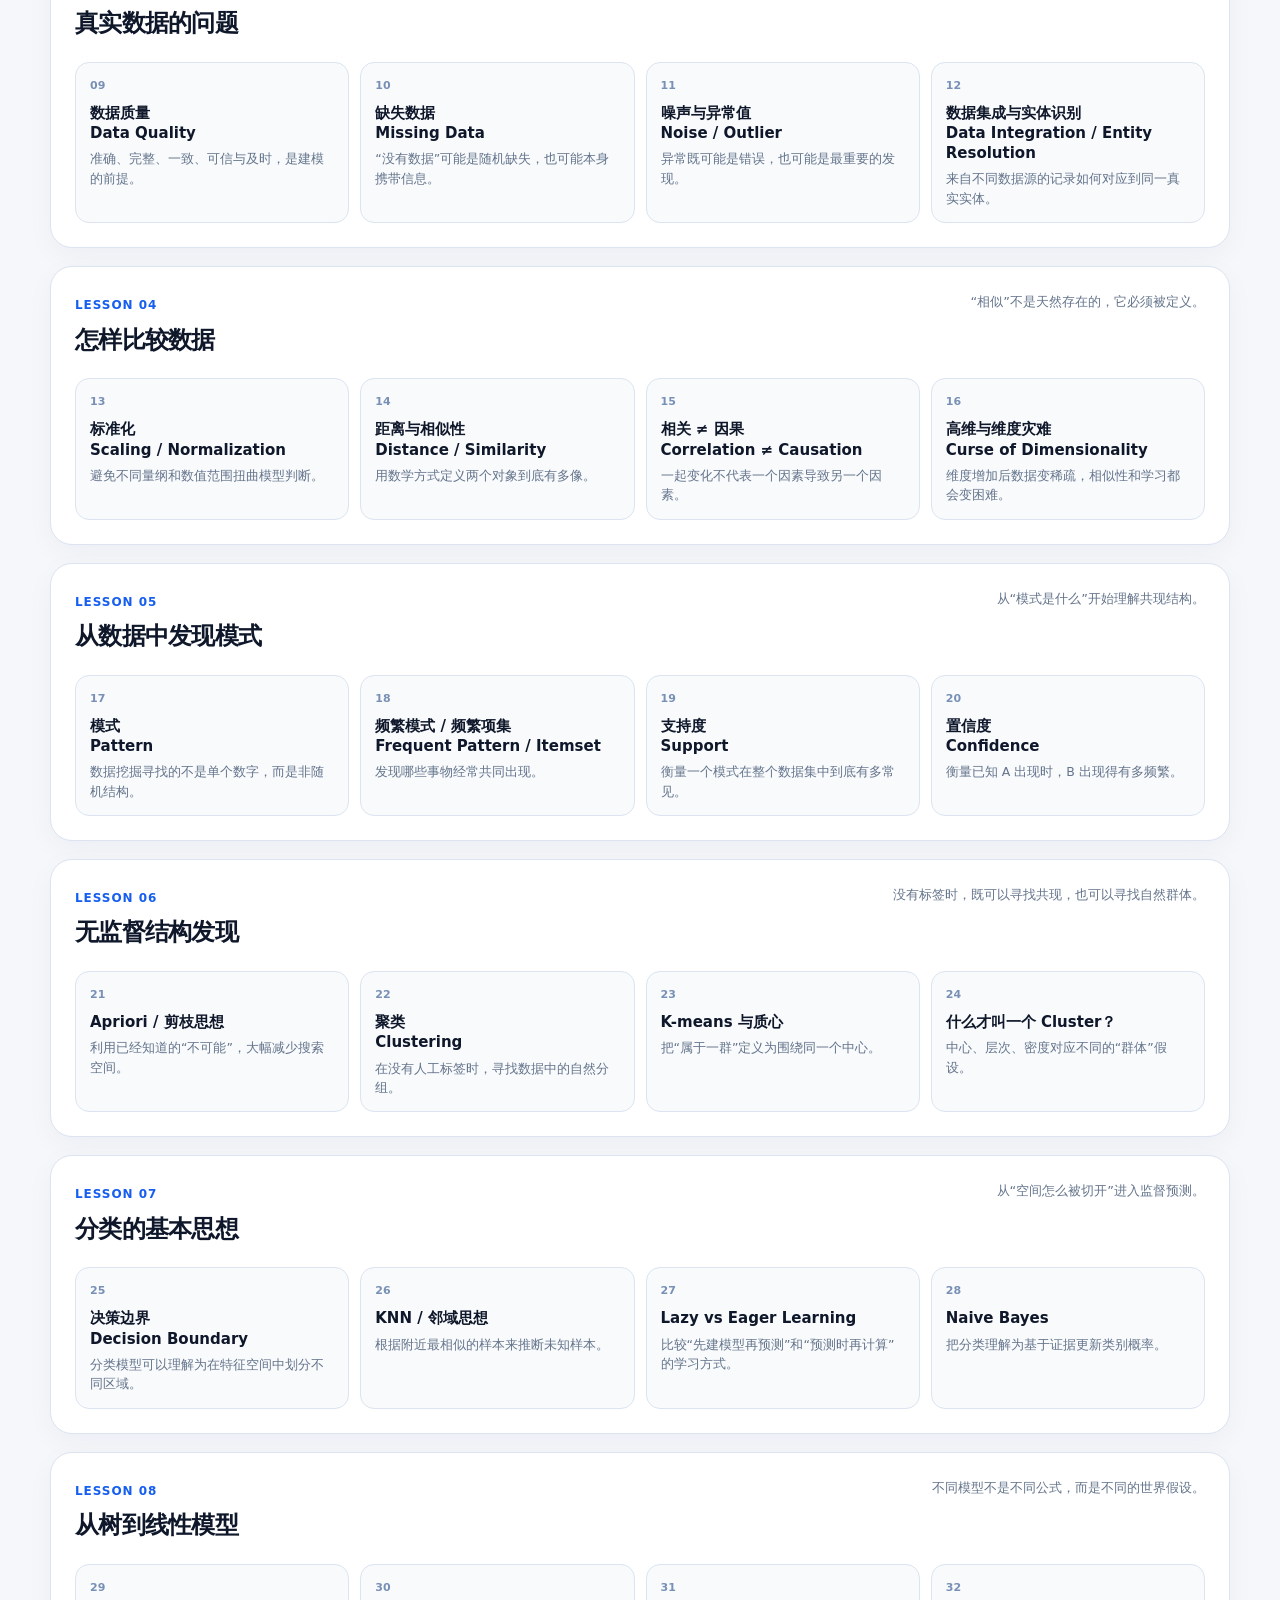
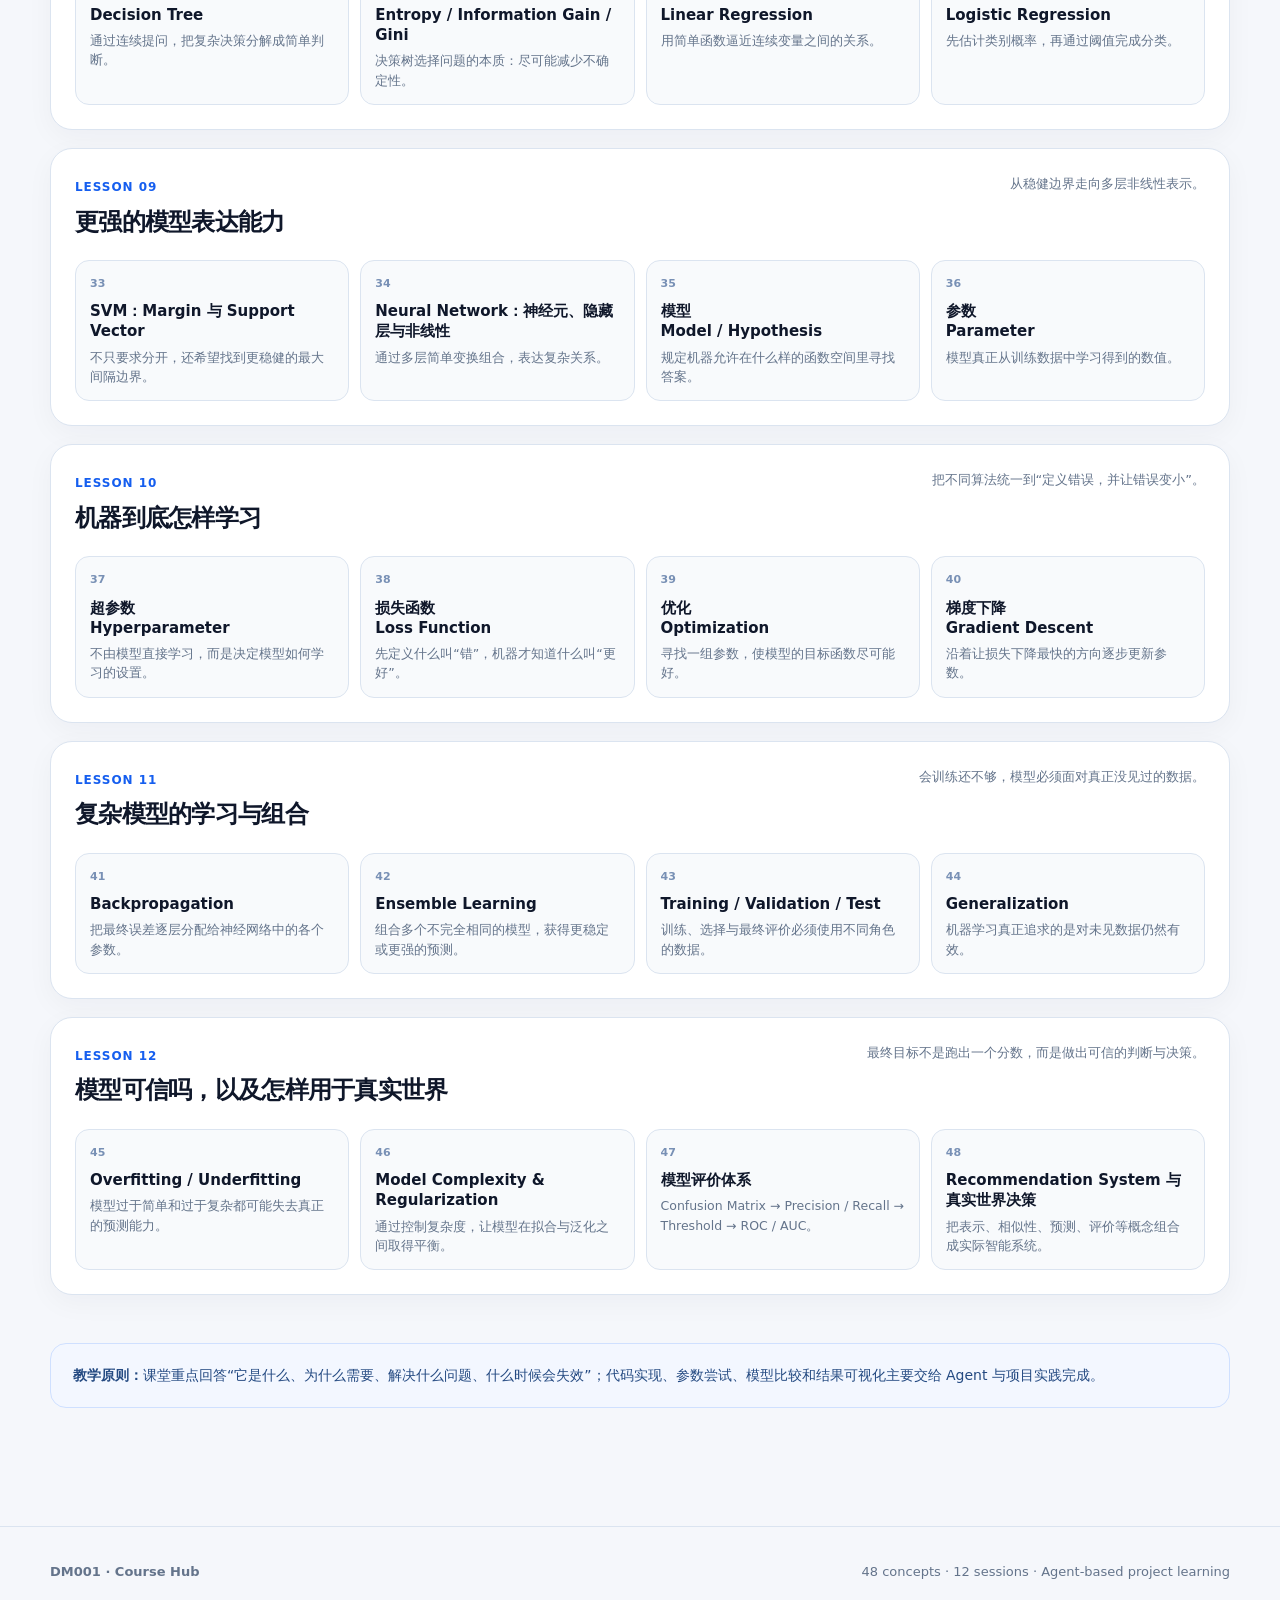
==== commit c4d99be0: "Link concept 02 card to Data Object deck" ====
--- a/curriculum.html
+++ b/curriculum.html
@@ -54,7 +54,7 @@
         <div class="lesson-head"><div><span class="lesson-no">LESSON 01</span><h2>绪论：什么是数据挖掘</h2></div><div class="lesson-note">从“研究对象”开始建立整门课程的基本语言。</div></div>
         <div class="concepts">
           <a class="concept concept-link" href="concepts/data-mining.html" aria-label="打开概念 01 数据挖掘交互课件"><div class="n">01</div><h3>数据挖掘<br>Data Mining / Knowledge Discovery</h3><p>从数据中发现原本未知但有用的模式与知识。</p><span class="concept-open">打开交互课件 →</span></a>
-          <div class="concept"><div class="n">02</div><h3>数据对象<br>Object / Sample / Instance</h3><p>明确我们正在研究的“一个对象”究竟是什么。</p></div>
+          <a class="concept concept-link" href="concepts/data-object.html" aria-label="打开概念 02 数据对象交互课件"><div class="n">02</div><h3>数据对象<br>Object / Sample / Instance</h3><p>明确我们正在研究的“一个对象”究竟是什么。</p><span class="concept-open">打开交互课件 →</span></a>
           <div class="concept"><div class="n">03</div><h3>特征<br>Feature / Attribute</h3><p>机器通过哪些变量来描述一个对象。</p></div>
           <div class="concept"><div class="n">04</div><h3>标签<br>Label / Target</h3><p>监督学习中真正希望解释或预测的目标。</p></div>
         </div>
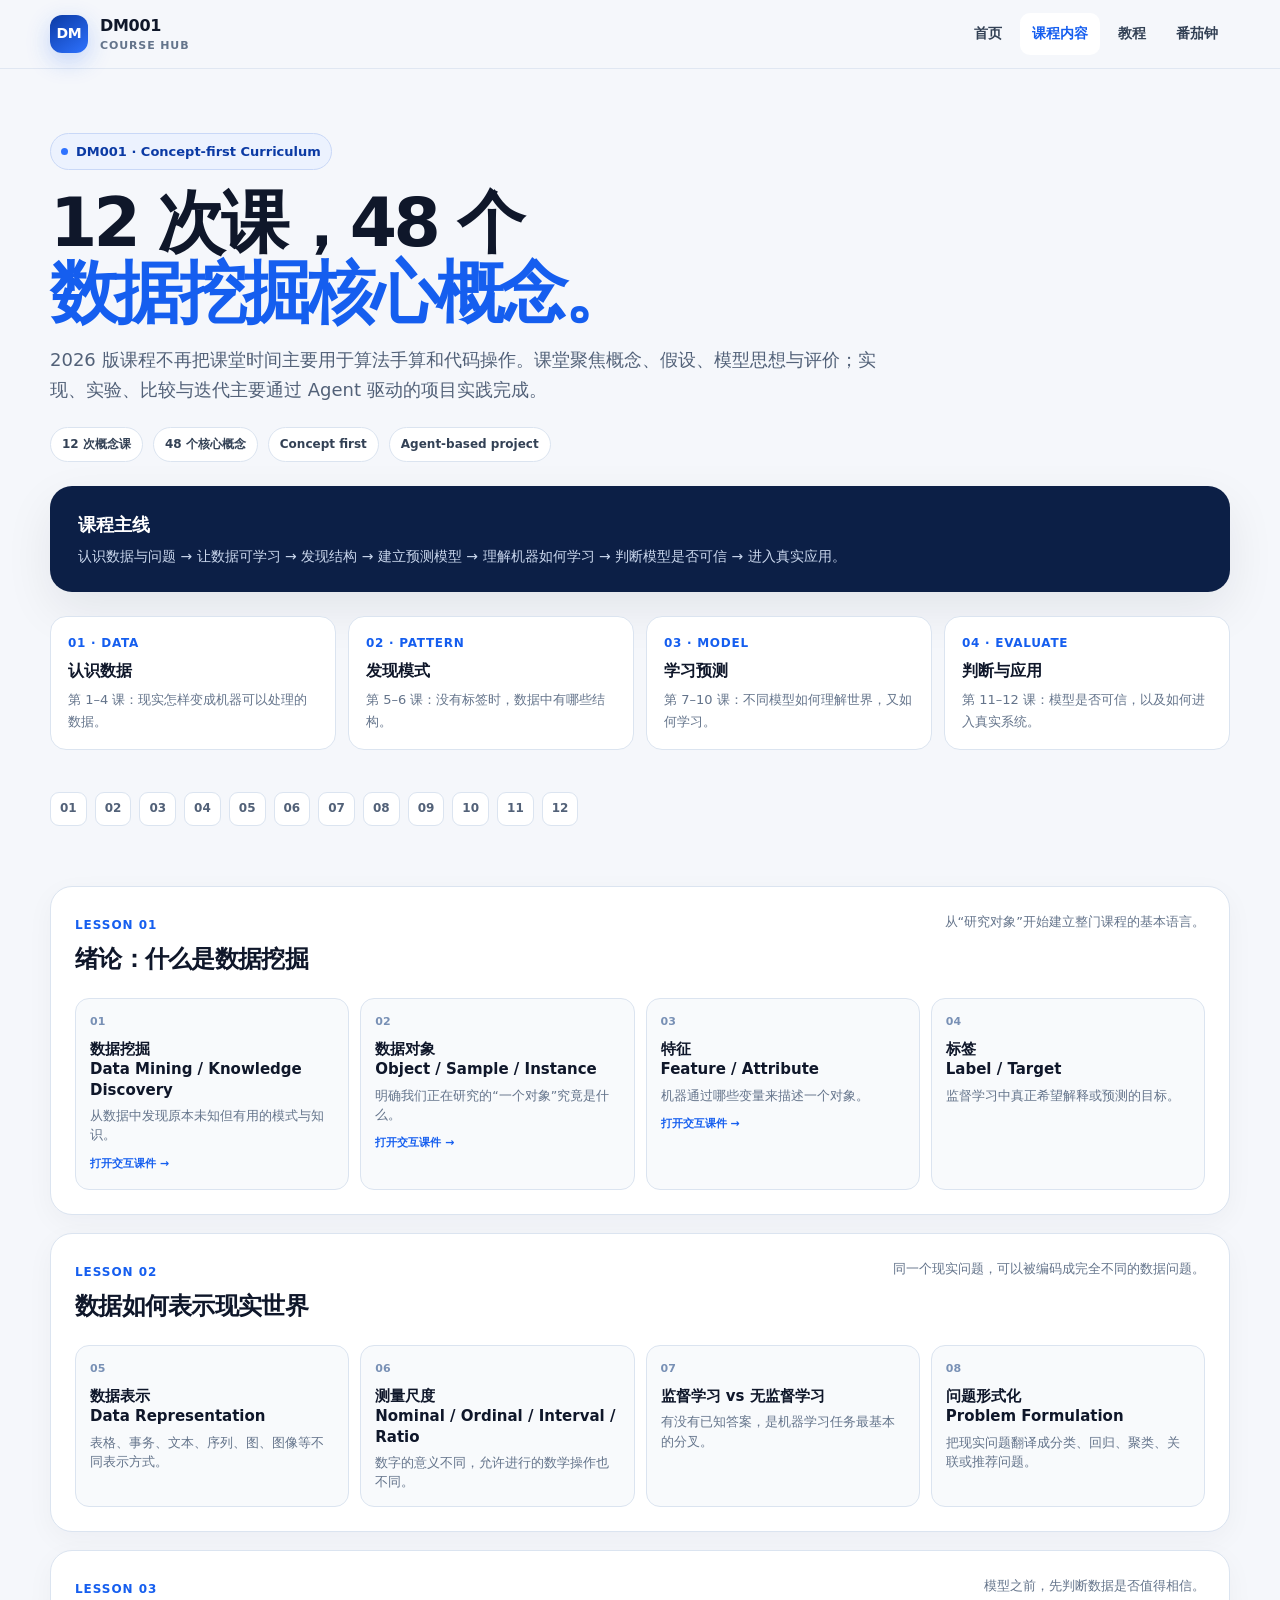
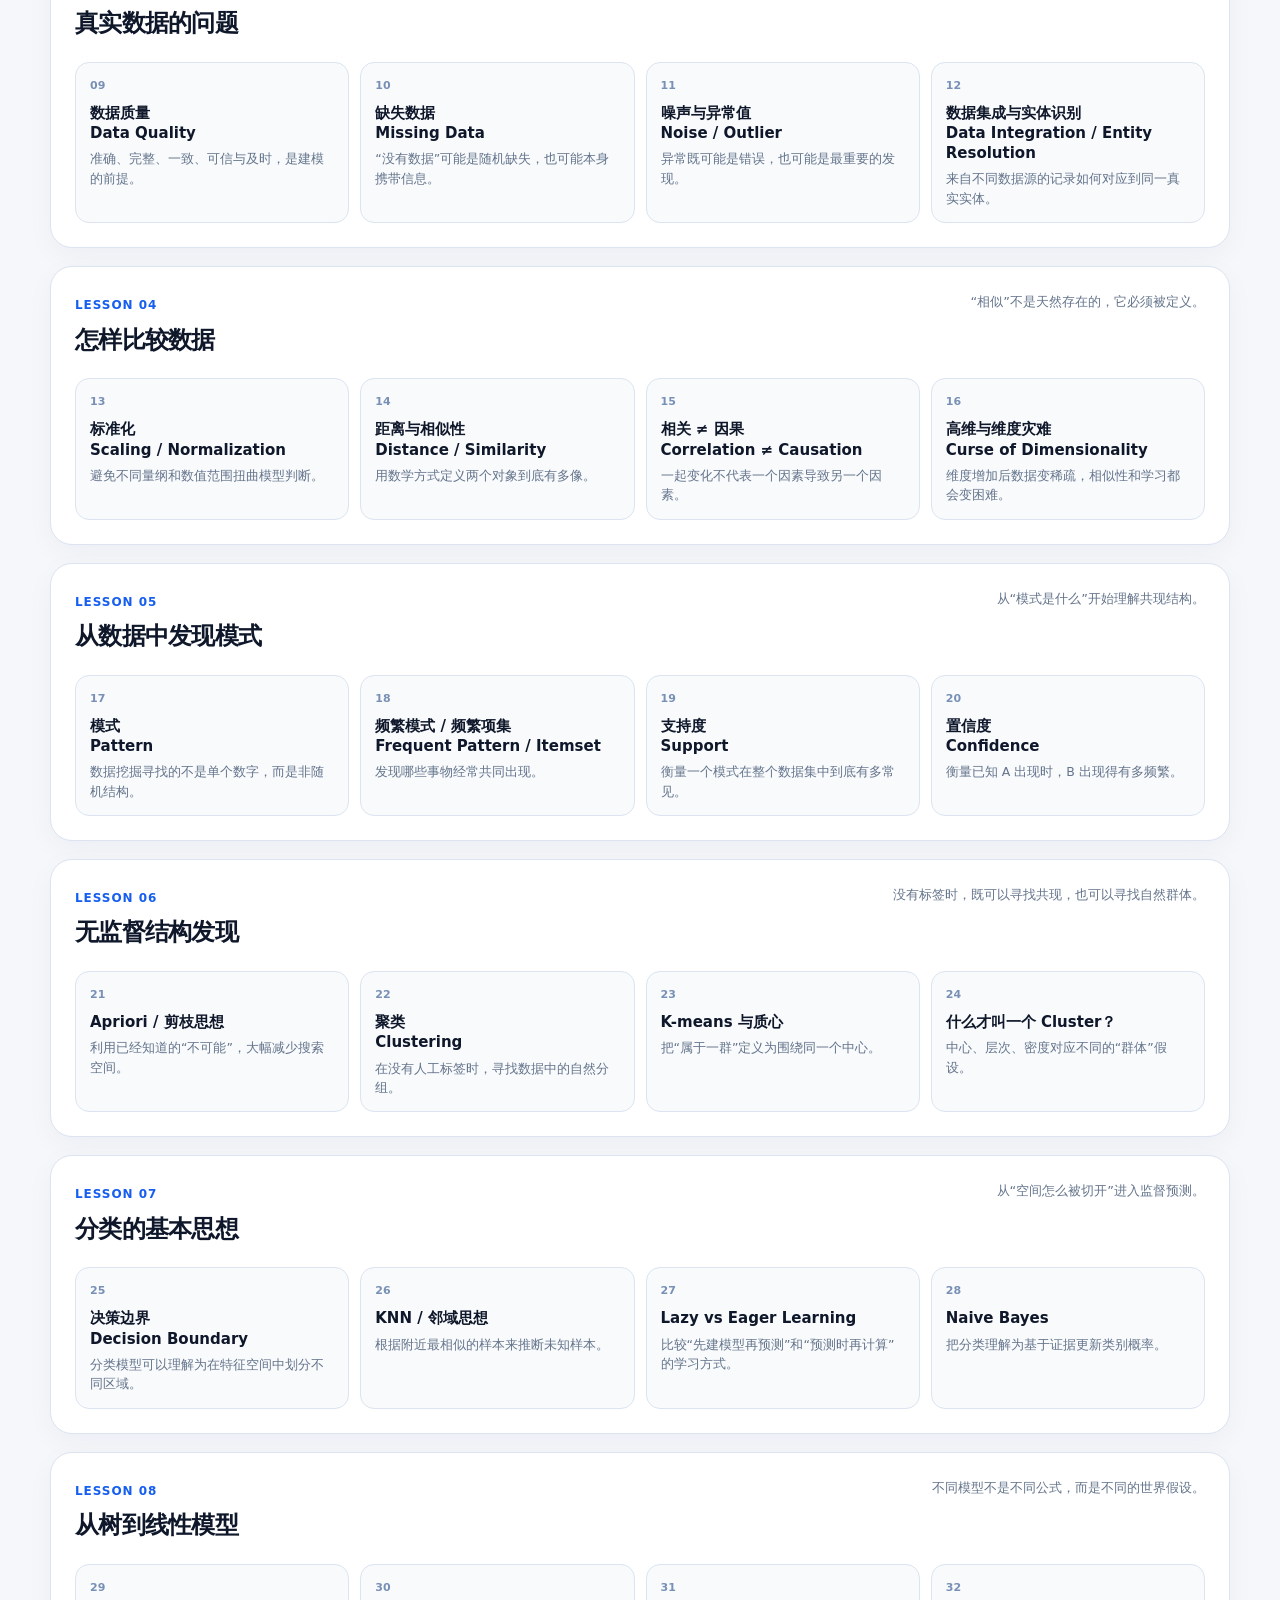
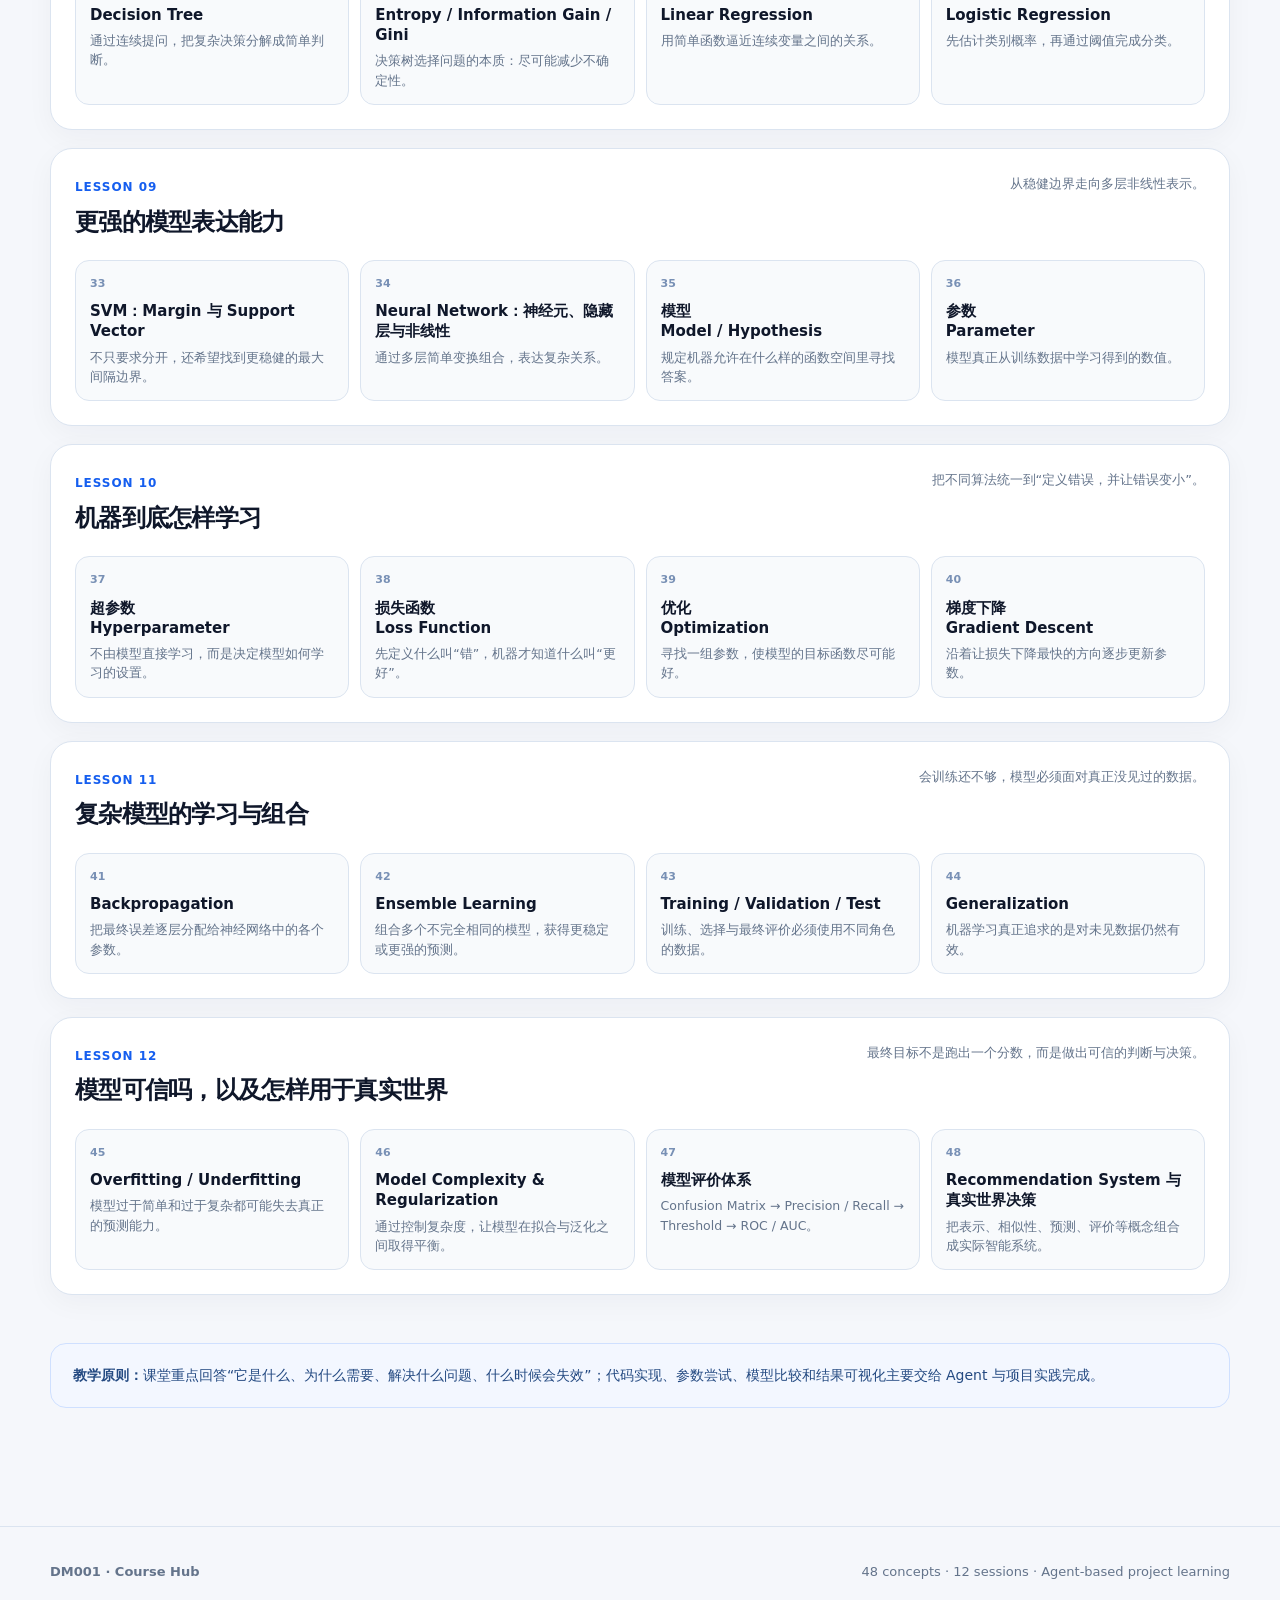
==== commit df26472c: "Link concept 03 interactive deck from curriculum" ====
--- a/curriculum.html
+++ b/curriculum.html
@@ -13,170 +13,25 @@
   </style>
 </head>
 <body>
-<header class="topbar">
-  <div class="container nav">
-    <a class="brand" href="./">
-      <span class="brand-mark">DM</span>
-      <span>DM001 <small>Course Hub</small></span>
-    </a>
-    <nav class="nav-links" aria-label="主导航">
-      <a href="./">首页</a>
-      <a class="active" href="curriculum.html">课程内容</a>
-      <a href="./#resources">教程</a>
-      <a href="apps/pomodoro.html">番茄钟</a>
-    </nav>
-  </div>
-</header>
-
+<header class="topbar"><div class="container nav"><a class="brand" href="./"><span class="brand-mark">DM</span><span>DM001 <small>Course Hub</small></span></a><nav class="nav-links" aria-label="主导航"><a href="./">首页</a><a class="active" href="curriculum.html">课程内容</a><a href="./#resources">教程</a><a href="apps/pomodoro.html">番茄钟</a></nav></div></header>
 <main>
-  <section class="course-hero">
-    <div class="container">
-      <span class="eyebrow"><span class="dot"></span> DM001 · Concept-first Curriculum</span>
-      <h1>12 次课，48 个<br><span style="color:var(--blue)">数据挖掘核心概念。</span></h1>
-      <p class="lead">2026 版课程不再把课堂时间主要用于算法手算和代码操作。课堂聚焦概念、假设、模型思想与评价；实现、实验、比较与迭代主要通过 Agent 驱动的项目实践完成。</p>
-      <div class="course-stats"><span>12 次概念课</span><span>48 个核心概念</span><span>Concept first</span><span>Agent-based project</span></div>
-      <div class="principle"><strong>课程主线</strong><p>认识数据与问题 → 让数据可学习 → 发现结构 → 建立预测模型 → 理解机器如何学习 → 判断模型是否可信 → 进入真实应用。</p></div>
-      <div class="stage-grid">
-        <div class="stage"><b>01 · DATA</b><span>认识数据</span><p>第 1–4 课：现实怎样变成机器可以处理的数据。</p></div>
-        <div class="stage"><b>02 · PATTERN</b><span>发现模式</span><p>第 5–6 课：没有标签时，数据中有哪些结构。</p></div>
-        <div class="stage"><b>03 · MODEL</b><span>学习预测</span><p>第 7–10 课：不同模型如何理解世界，又如何学习。</p></div>
-        <div class="stage"><b>04 · EVALUATE</b><span>判断与应用</span><p>第 11–12 课：模型是否可信，以及如何进入真实系统。</p></div>
-      </div>
-      <div class="mini-toc" aria-label="课程课次导航">
-        <a href="#lesson-1">01</a><a href="#lesson-2">02</a><a href="#lesson-3">03</a><a href="#lesson-4">04</a><a href="#lesson-5">05</a><a href="#lesson-6">06</a><a href="#lesson-7">07</a><a href="#lesson-8">08</a><a href="#lesson-9">09</a><a href="#lesson-10">10</a><a href="#lesson-11">11</a><a href="#lesson-12">12</a>
-      </div>
-    </div>
-  </section>
-
-  <section class="section" style="padding-top:0">
-    <div class="container lesson-list">
-      <article class="lesson" id="lesson-1">
-        <div class="lesson-head"><div><span class="lesson-no">LESSON 01</span><h2>绪论：什么是数据挖掘</h2></div><div class="lesson-note">从“研究对象”开始建立整门课程的基本语言。</div></div>
-        <div class="concepts">
-          <a class="concept concept-link" href="concepts/data-mining.html" aria-label="打开概念 01 数据挖掘交互课件"><div class="n">01</div><h3>数据挖掘<br>Data Mining / Knowledge Discovery</h3><p>从数据中发现原本未知但有用的模式与知识。</p><span class="concept-open">打开交互课件 →</span></a>
-          <a class="concept concept-link" href="concepts/data-object.html" aria-label="打开概念 02 数据对象交互课件"><div class="n">02</div><h3>数据对象<br>Object / Sample / Instance</h3><p>明确我们正在研究的“一个对象”究竟是什么。</p><span class="concept-open">打开交互课件 →</span></a>
-          <div class="concept"><div class="n">03</div><h3>特征<br>Feature / Attribute</h3><p>机器通过哪些变量来描述一个对象。</p></div>
-          <div class="concept"><div class="n">04</div><h3>标签<br>Label / Target</h3><p>监督学习中真正希望解释或预测的目标。</p></div>
-        </div>
-      </article>
-
-      <article class="lesson" id="lesson-2">
-        <div class="lesson-head"><div><span class="lesson-no">LESSON 02</span><h2>数据如何表示现实世界</h2></div><div class="lesson-note">同一个现实问题，可以被编码成完全不同的数据问题。</div></div>
-        <div class="concepts">
-          <div class="concept"><div class="n">05</div><h3>数据表示<br>Data Representation</h3><p>表格、事务、文本、序列、图、图像等不同表示方式。</p></div>
-          <div class="concept"><div class="n">06</div><h3>测量尺度<br>Nominal / Ordinal / Interval / Ratio</h3><p>数字的意义不同，允许进行的数学操作也不同。</p></div>
-          <div class="concept"><div class="n">07</div><h3>监督学习 vs 无监督学习</h3><p>有没有已知答案，是机器学习任务最基本的分叉。</p></div>
-          <div class="concept"><div class="n">08</div><h3>问题形式化<br>Problem Formulation</h3><p>把现实问题翻译成分类、回归、聚类、关联或推荐问题。</p></div>
-        </div>
-      </article>
-
-      <article class="lesson" id="lesson-3">
-        <div class="lesson-head"><div><span class="lesson-no">LESSON 03</span><h2>真实数据的问题</h2></div><div class="lesson-note">模型之前，先判断数据是否值得相信。</div></div>
-        <div class="concepts">
-          <div class="concept"><div class="n">09</div><h3>数据质量<br>Data Quality</h3><p>准确、完整、一致、可信与及时，是建模的前提。</p></div>
-          <div class="concept"><div class="n">10</div><h3>缺失数据<br>Missing Data</h3><p>“没有数据”可能是随机缺失，也可能本身携带信息。</p></div>
-          <div class="concept"><div class="n">11</div><h3>噪声与异常值<br>Noise / Outlier</h3><p>异常既可能是错误，也可能是最重要的发现。</p></div>
-          <div class="concept"><div class="n">12</div><h3>数据集成与实体识别<br>Data Integration / Entity Resolution</h3><p>来自不同数据源的记录如何对应到同一真实实体。</p></div>
-        </div>
-      </article>
-
-      <article class="lesson" id="lesson-4">
-        <div class="lesson-head"><div><span class="lesson-no">LESSON 04</span><h2>怎样比较数据</h2></div><div class="lesson-note">“相似”不是天然存在的，它必须被定义。</div></div>
-        <div class="concepts">
-          <div class="concept"><div class="n">13</div><h3>标准化<br>Scaling / Normalization</h3><p>避免不同量纲和数值范围扭曲模型判断。</p></div>
-          <div class="concept"><div class="n">14</div><h3>距离与相似性<br>Distance / Similarity</h3><p>用数学方式定义两个对象到底有多像。</p></div>
-          <div class="concept"><div class="n">15</div><h3>相关 ≠ 因果<br>Correlation ≠ Causation</h3><p>一起变化不代表一个因素导致另一个因素。</p></div>
-          <div class="concept"><div class="n">16</div><h3>高维与维度灾难<br>Curse of Dimensionality</h3><p>维度增加后数据变稀疏，相似性和学习都会变困难。</p></div>
-        </div>
-      </article>
-
-      <article class="lesson" id="lesson-5">
-        <div class="lesson-head"><div><span class="lesson-no">LESSON 05</span><h2>从数据中发现模式</h2></div><div class="lesson-note">从“模式是什么”开始理解共现结构。</div></div>
-        <div class="concepts">
-          <div class="concept"><div class="n">17</div><h3>模式<br>Pattern</h3><p>数据挖掘寻找的不是单个数字，而是非随机结构。</p></div>
-          <div class="concept"><div class="n">18</div><h3>频繁模式 / 频繁项集<br>Frequent Pattern / Itemset</h3><p>发现哪些事物经常共同出现。</p></div>
-          <div class="concept"><div class="n">19</div><h3>支持度<br>Support</h3><p>衡量一个模式在整个数据集中到底有多常见。</p></div>
-          <div class="concept"><div class="n">20</div><h3>置信度<br>Confidence</h3><p>衡量已知 A 出现时，B 出现得有多频繁。</p></div>
-        </div>
-      </article>
-
-      <article class="lesson" id="lesson-6">
-        <div class="lesson-head"><div><span class="lesson-no">LESSON 06</span><h2>无监督结构发现</h2></div><div class="lesson-note">没有标签时，既可以寻找共现，也可以寻找自然群体。</div></div>
-        <div class="concepts">
-          <div class="concept"><div class="n">21</div><h3>Apriori / 剪枝思想</h3><p>利用已经知道的“不可能”，大幅减少搜索空间。</p></div>
-          <div class="concept"><div class="n">22</div><h3>聚类<br>Clustering</h3><p>在没有人工标签时，寻找数据中的自然分组。</p></div>
-          <div class="concept"><div class="n">23</div><h3>K-means 与质心</h3><p>把“属于一群”定义为围绕同一个中心。</p></div>
-          <div class="concept"><div class="n">24</div><h3>什么才叫一个 Cluster？</h3><p>中心、层次、密度对应不同的“群体”假设。</p></div>
-        </div>
-      </article>
-
-      <article class="lesson" id="lesson-7">
-        <div class="lesson-head"><div><span class="lesson-no">LESSON 07</span><h2>分类的基本思想</h2></div><div class="lesson-note">从“空间怎么被切开”进入监督预测。</div></div>
-        <div class="concepts">
-          <div class="concept"><div class="n">25</div><h3>决策边界<br>Decision Boundary</h3><p>分类模型可以理解为在特征空间中划分不同区域。</p></div>
-          <div class="concept"><div class="n">26</div><h3>KNN / 邻域思想</h3><p>根据附近最相似的样本来推断未知样本。</p></div>
-          <div class="concept"><div class="n">27</div><h3>Lazy vs Eager Learning</h3><p>比较“先建模型再预测”和“预测时再计算”的学习方式。</p></div>
-          <div class="concept"><div class="n">28</div><h3>Naive Bayes</h3><p>把分类理解为基于证据更新类别概率。</p></div>
-        </div>
-      </article>
-
-      <article class="lesson" id="lesson-8">
-        <div class="lesson-head"><div><span class="lesson-no">LESSON 08</span><h2>从树到线性模型</h2></div><div class="lesson-note">不同模型不是不同公式，而是不同的世界假设。</div></div>
-        <div class="concepts">
-          <div class="concept"><div class="n">29</div><h3>Decision Tree</h3><p>通过连续提问，把复杂决策分解成简单判断。</p></div>
-          <div class="concept"><div class="n">30</div><h3>Entropy / Information Gain / Gini</h3><p>决策树选择问题的本质：尽可能减少不确定性。</p></div>
-          <div class="concept"><div class="n">31</div><h3>Linear Regression</h3><p>用简单函数逼近连续变量之间的关系。</p></div>
-          <div class="concept"><div class="n">32</div><h3>Logistic Regression</h3><p>先估计类别概率，再通过阈值完成分类。</p></div>
-        </div>
-      </article>
-
-      <article class="lesson" id="lesson-9">
-        <div class="lesson-head"><div><span class="lesson-no">LESSON 09</span><h2>更强的模型表达能力</h2></div><div class="lesson-note">从稳健边界走向多层非线性表示。</div></div>
-        <div class="concepts">
-          <div class="concept"><div class="n">33</div><h3>SVM：Margin 与 Support Vector</h3><p>不只要求分开，还希望找到更稳健的最大间隔边界。</p></div>
-          <div class="concept"><div class="n">34</div><h3>Neural Network：神经元、隐藏层与非线性</h3><p>通过多层简单变换组合，表达复杂关系。</p></div>
-          <div class="concept"><div class="n">35</div><h3>模型<br>Model / Hypothesis</h3><p>规定机器允许在什么样的函数空间里寻找答案。</p></div>
-          <div class="concept"><div class="n">36</div><h3>参数<br>Parameter</h3><p>模型真正从训练数据中学习得到的数值。</p></div>
-        </div>
-      </article>
-
-      <article class="lesson" id="lesson-10">
-        <div class="lesson-head"><div><span class="lesson-no">LESSON 10</span><h2>机器到底怎样学习</h2></div><div class="lesson-note">把不同算法统一到“定义错误，并让错误变小”。</div></div>
-        <div class="concepts">
-          <div class="concept"><div class="n">37</div><h3>超参数<br>Hyperparameter</h3><p>不由模型直接学习，而是决定模型如何学习的设置。</p></div>
-          <div class="concept"><div class="n">38</div><h3>损失函数<br>Loss Function</h3><p>先定义什么叫“错”，机器才知道什么叫“更好”。</p></div>
-          <div class="concept"><div class="n">39</div><h3>优化<br>Optimization</h3><p>寻找一组参数，使模型的目标函数尽可能好。</p></div>
-          <div class="concept"><div class="n">40</div><h3>梯度下降<br>Gradient Descent</h3><p>沿着让损失下降最快的方向逐步更新参数。</p></div>
-        </div>
-      </article>
-
-      <article class="lesson" id="lesson-11">
-        <div class="lesson-head"><div><span class="lesson-no">LESSON 11</span><h2>复杂模型的学习与组合</h2></div><div class="lesson-note">会训练还不够，模型必须面对真正没见过的数据。</div></div>
-        <div class="concepts">
-          <div class="concept"><div class="n">41</div><h3>Backpropagation</h3><p>把最终误差逐层分配给神经网络中的各个参数。</p></div>
-          <div class="concept"><div class="n">42</div><h3>Ensemble Learning</h3><p>组合多个不完全相同的模型，获得更稳定或更强的预测。</p></div>
-          <div class="concept"><div class="n">43</div><h3>Training / Validation / Test</h3><p>训练、选择与最终评价必须使用不同角色的数据。</p></div>
-          <div class="concept"><div class="n">44</div><h3>Generalization</h3><p>机器学习真正追求的是对未见数据仍然有效。</p></div>
-        </div>
-      </article>
-
-      <article class="lesson" id="lesson-12">
-        <div class="lesson-head"><div><span class="lesson-no">LESSON 12</span><h2>模型可信吗，以及怎样用于真实世界</h2></div><div class="lesson-note">最终目标不是跑出一个分数，而是做出可信的判断与决策。</div></div>
-        <div class="concepts">
-          <div class="concept"><div class="n">45</div><h3>Overfitting / Underfitting</h3><p>模型过于简单和过于复杂都可能失去真正的预测能力。</p></div>
-          <div class="concept"><div class="n">46</div><h3>Model Complexity &amp; Regularization</h3><p>通过控制复杂度，让模型在拟合与泛化之间取得平衡。</p></div>
-          <div class="concept"><div class="n">47</div><h3>模型评价体系</h3><p>Confusion Matrix → Precision / Recall → Threshold → ROC / AUC。</p></div>
-          <div class="concept"><div class="n">48</div><h3>Recommendation System 与真实世界决策</h3><p>把表示、相似性、预测、评价等概念组合成实际智能系统。</p></div>
-        </div>
-      </article>
-
-      <div class="course-footer-note"><strong>教学原则：</strong>课堂重点回答“它是什么、为什么需要、解决什么问题、什么时候会失效”；代码实现、参数尝试、模型比较和结果可视化主要交给 Agent 与项目实践完成。</div>
-    </div>
-  </section>
+  <section class="course-hero"><div class="container"><span class="eyebrow"><span class="dot"></span> DM001 · Concept-first Curriculum</span><h1>12 次课，48 个<br><span style="color:var(--blue)">数据挖掘核心概念。</span></h1><p class="lead">2026 版课程不再把课堂时间主要用于算法手算和代码操作。课堂聚焦概念、假设、模型思想与评价；实现、实验、比较与迭代主要通过 Agent 驱动的项目实践完成。</p><div class="course-stats"><span>12 次概念课</span><span>48 个核心概念</span><span>Concept first</span><span>Agent-based project</span></div><div class="principle"><strong>课程主线</strong><p>认识数据与问题 → 让数据可学习 → 发现结构 → 建立预测模型 → 理解机器如何学习 → 判断模型是否可信 → 进入真实应用。</p></div><div class="stage-grid"><div class="stage"><b>01 · DATA</b><span>认识数据</span><p>第 1–4 课：现实怎样变成机器可以处理的数据。</p></div><div class="stage"><b>02 · PATTERN</b><span>发现模式</span><p>第 5–6 课：没有标签时，数据中有哪些结构。</p></div><div class="stage"><b>03 · MODEL</b><span>学习预测</span><p>第 7–10 课：不同模型如何理解世界，又如何学习。</p></div><div class="stage"><b>04 · EVALUATE</b><span>判断与应用</span><p>第 11–12 课：模型是否可信，以及如何进入真实系统。</p></div></div><div class="mini-toc" aria-label="课程课次导航"><a href="#lesson-1">01</a><a href="#lesson-2">02</a><a href="#lesson-3">03</a><a href="#lesson-4">04</a><a href="#lesson-5">05</a><a href="#lesson-6">06</a><a href="#lesson-7">07</a><a href="#lesson-8">08</a><a href="#lesson-9">09</a><a href="#lesson-10">10</a><a href="#lesson-11">11</a><a href="#lesson-12">12</a></div></div></section>
+  <section class="section" style="padding-top:0"><div class="container lesson-list">
+    <article class="lesson" id="lesson-1"><div class="lesson-head"><div><span class="lesson-no">LESSON 01</span><h2>绪论：什么是数据挖掘</h2></div><div class="lesson-note">从“研究对象”开始建立整门课程的基本语言。</div></div><div class="concepts"><a class="concept concept-link" href="concepts/data-mining.html" aria-label="打开概念 01 数据挖掘交互课件"><div class="n">01</div><h3>数据挖掘<br>Data Mining / Knowledge Discovery</h3><p>从数据中发现原本未知但有用的模式与知识。</p><span class="concept-open">打开交互课件 →</span></a><a class="concept concept-link" href="concepts/data-object.html" aria-label="打开概念 02 数据对象交互课件"><div class="n">02</div><h3>数据对象<br>Object / Sample / Instance</h3><p>明确我们正在研究的“一个对象”究竟是什么。</p><span class="concept-open">打开交互课件 →</span></a><a class="concept concept-link" href="concepts/feature-attribute.html" aria-label="打开概念 03 特征与属性交互课件"><div class="n">03</div><h3>特征<br>Feature / Attribute</h3><p>机器通过哪些变量来描述一个对象。</p><span class="concept-open">打开交互课件 →</span></a><div class="concept"><div class="n">04</div><h3>标签<br>Label / Target</h3><p>监督学习中真正希望解释或预测的目标。</p></div></div></article>
+    <article class="lesson" id="lesson-2"><div class="lesson-head"><div><span class="lesson-no">LESSON 02</span><h2>数据如何表示现实世界</h2></div><div class="lesson-note">同一个现实问题，可以被编码成完全不同的数据问题。</div></div><div class="concepts"><div class="concept"><div class="n">05</div><h3>数据表示<br>Data Representation</h3><p>表格、事务、文本、序列、图、图像等不同表示方式。</p></div><div class="concept"><div class="n">06</div><h3>测量尺度<br>Nominal / Ordinal / Interval / Ratio</h3><p>数字的意义不同，允许进行的数学操作也不同。</p></div><div class="concept"><div class="n">07</div><h3>监督学习 vs 无监督学习</h3><p>有没有已知答案，是机器学习任务最基本的分叉。</p></div><div class="concept"><div class="n">08</div><h3>问题形式化<br>Problem Formulation</h3><p>把现实问题翻译成分类、回归、聚类、关联或推荐问题。</p></div></div></article>
+    <article class="lesson" id="lesson-3"><div class="lesson-head"><div><span class="lesson-no">LESSON 03</span><h2>真实数据的问题</h2></div><div class="lesson-note">模型之前，先判断数据是否值得相信。</div></div><div class="concepts"><div class="concept"><div class="n">09</div><h3>数据质量<br>Data Quality</h3><p>准确、完整、一致、可信与及时，是建模的前提。</p></div><div class="concept"><div class="n">10</div><h3>缺失数据<br>Missing Data</h3><p>“没有数据”可能是随机缺失，也可能本身携带信息。</p></div><div class="concept"><div class="n">11</div><h3>噪声与异常值<br>Noise / Outlier</h3><p>异常既可能是错误，也可能是最重要的发现。</p></div><div class="concept"><div class="n">12</div><h3>数据集成与实体识别<br>Data Integration / Entity Resolution</h3><p>来自不同数据源的记录如何对应到同一真实实体。</p></div></div></article>
+    <article class="lesson" id="lesson-4"><div class="lesson-head"><div><span class="lesson-no">LESSON 04</span><h2>怎样比较数据</h2></div><div class="lesson-note">“相似”不是天然存在的，它必须被定义。</div></div><div class="concepts"><div class="concept"><div class="n">13</div><h3>标准化<br>Scaling / Normalization</h3><p>避免不同量纲和数值范围扭曲模型判断。</p></div><div class="concept"><div class="n">14</div><h3>距离与相似性<br>Distance / Similarity</h3><p>用数学方式定义两个对象到底有多像。</p></div><div class="concept"><div class="n">15</div><h3>相关 ≠ 因果<br>Correlation ≠ Causation</h3><p>一起变化不代表一个因素导致另一个因素。</p></div><div class="concept"><div class="n">16</div><h3>高维与维度灾难<br>Curse of Dimensionality</h3><p>维度增加后数据变稀疏，相似性和学习都会变困难。</p></div></div></article>
+    <article class="lesson" id="lesson-5"><div class="lesson-head"><div><span class="lesson-no">LESSON 05</span><h2>从数据中发现模式</h2></div><div class="lesson-note">从“模式是什么”开始理解共现结构。</div></div><div class="concepts"><div class="concept"><div class="n">17</div><h3>模式<br>Pattern</h3><p>数据挖掘寻找的不是单个数字，而是非随机结构。</p></div><div class="concept"><div class="n">18</div><h3>频繁模式 / 频繁项集<br>Frequent Pattern / Itemset</h3><p>发现哪些事物经常共同出现。</p></div><div class="concept"><div class="n">19</div><h3>支持度<br>Support</h3><p>衡量一个模式在整个数据集中到底有多常见。</p></div><div class="concept"><div class="n">20</div><h3>置信度<br>Confidence</h3><p>衡量已知 A 出现时，B 出现得有多频繁。</p></div></div></article>
+    <article class="lesson" id="lesson-6"><div class="lesson-head"><div><span class="lesson-no">LESSON 06</span><h2>无监督结构发现</h2></div><div class="lesson-note">没有标签时，既可以寻找共现，也可以寻找自然群体。</div></div><div class="concepts"><div class="concept"><div class="n">21</div><h3>Apriori / 剪枝思想</h3><p>利用已经知道的“不可能”，大幅减少搜索空间。</p></div><div class="concept"><div class="n">22</div><h3>聚类<br>Clustering</h3><p>在没有人工标签时，寻找数据中的自然分组。</p></div><div class="concept"><div class="n">23</div><h3>K-means 与质心</h3><p>把“属于一群”定义为围绕同一个中心。</p></div><div class="concept"><div class="n">24</div><h3>什么才叫一个 Cluster？</h3><p>中心、层次、密度对应不同的“群体”假设。</p></div></div></article>
+    <article class="lesson" id="lesson-7"><div class="lesson-head"><div><span class="lesson-no">LESSON 07</span><h2>分类的基本思想</h2></div><div class="lesson-note">从“空间怎么被切开”进入监督预测。</div></div><div class="concepts"><div class="concept"><div class="n">25</div><h3>决策边界<br>Decision Boundary</h3><p>分类模型可以理解为在特征空间中划分不同区域。</p></div><div class="concept"><div class="n">26</div><h3>KNN / 邻域思想</h3><p>根据附近最相似的样本来推断未知样本。</p></div><div class="concept"><div class="n">27</div><h3>Lazy vs Eager Learning</h3><p>比较“先建模型再预测”和“预测时再计算”的学习方式。</p></div><div class="concept"><div class="n">28</div><h3>Naive Bayes</h3><p>把分类理解为基于证据更新类别概率。</p></div></div></article>
+    <article class="lesson" id="lesson-8"><div class="lesson-head"><div><span class="lesson-no">LESSON 08</span><h2>从树到线性模型</h2></div><div class="lesson-note">不同模型不是不同公式，而是不同的世界假设。</div></div><div class="concepts"><div class="concept"><div class="n">29</div><h3>Decision Tree</h3><p>通过连续提问，把复杂决策分解成简单判断。</p></div><div class="concept"><div class="n">30</div><h3>Entropy / Information Gain / Gini</h3><p>决策树选择问题的本质：尽可能减少不确定性。</p></div><div class="concept"><div class="n">31</div><h3>Linear Regression</h3><p>用简单函数逼近连续变量之间的关系。</p></div><div class="concept"><div class="n">32</div><h3>Logistic Regression</h3><p>先估计类别概率，再通过阈值完成分类。</p></div></div></article>
+    <article class="lesson" id="lesson-9"><div class="lesson-head"><div><span class="lesson-no">LESSON 09</span><h2>更强的模型表达能力</h2></div><div class="lesson-note">从稳健边界走向多层非线性表示。</div></div><div class="concepts"><div class="concept"><div class="n">33</div><h3>SVM：Margin 与 Support Vector</h3><p>不只要求分开，还希望找到更稳健的最大间隔边界。</p></div><div class="concept"><div class="n">34</div><h3>Neural Network：神经元、隐藏层与非线性</h3><p>通过多层简单变换组合，表达复杂关系。</p></div><div class="concept"><div class="n">35</div><h3>模型<br>Model / Hypothesis</h3><p>规定机器允许在什么样的函数空间里寻找答案。</p></div><div class="concept"><div class="n">36</div><h3>参数<br>Parameter</h3><p>模型真正从训练数据中学习得到的数值。</p></div></div></article>
+    <article class="lesson" id="lesson-10"><div class="lesson-head"><div><span class="lesson-no">LESSON 10</span><h2>机器到底怎样学习</h2></div><div class="lesson-note">把不同算法统一到“定义错误，并让错误变小”。</div></div><div class="concepts"><div class="concept"><div class="n">37</div><h3>超参数<br>Hyperparameter</h3><p>不由模型直接学习，而是决定模型如何学习的设置。</p></div><div class="concept"><div class="n">38</div><h3>损失函数<br>Loss Function</h3><p>先定义什么叫“错”，机器才知道什么叫“更好”。</p></div><div class="concept"><div class="n">39</div><h3>优化<br>Optimization</h3><p>寻找一组参数，使模型的目标函数尽可能好。</p></div><div class="concept"><div class="n">40</div><h3>梯度下降<br>Gradient Descent</h3><p>沿着让损失下降最快的方向逐步更新参数。</p></div></div></article>
+    <article class="lesson" id="lesson-11"><div class="lesson-head"><div><span class="lesson-no">LESSON 11</span><h2>复杂模型的学习与组合</h2></div><div class="lesson-note">会训练还不够，模型必须面对真正没见过的数据。</div></div><div class="concepts"><div class="concept"><div class="n">41</div><h3>Backpropagation</h3><p>把最终误差逐层分配给神经网络中的各个参数。</p></div><div class="concept"><div class="n">42</div><h3>Ensemble Learning</h3><p>组合多个不完全相同的模型，获得更稳定或更强的预测。</p></div><div class="concept"><div class="n">43</div><h3>Training / Validation / Test</h3><p>训练、选择与最终评价必须使用不同角色的数据。</p></div><div class="concept"><div class="n">44</div><h3>Generalization</h3><p>机器学习真正追求的是对未见数据仍然有效。</p></div></div></article>
+    <article class="lesson" id="lesson-12"><div class="lesson-head"><div><span class="lesson-no">LESSON 12</span><h2>模型可信吗，以及怎样用于真实世界</h2></div><div class="lesson-note">最终目标不是跑出一个分数，而是做出可信的判断与决策。</div></div><div class="concepts"><div class="concept"><div class="n">45</div><h3>Overfitting / Underfitting</h3><p>模型过于简单和过于复杂都可能失去真正的预测能力。</p></div><div class="concept"><div class="n">46</div><h3>Model Complexity &amp; Regularization</h3><p>通过控制复杂度，让模型在拟合与泛化之间取得平衡。</p></div><div class="concept"><div class="n">47</div><h3>模型评价体系</h3><p>Confusion Matrix → Precision / Recall → Threshold → ROC / AUC。</p></div><div class="concept"><div class="n">48</div><h3>Recommendation System 与真实世界决策</h3><p>把表示、相似性、预测、评价等概念组合成实际智能系统。</p></div></div></article>
+    <div class="course-footer-note"><strong>教学原则：</strong>课堂重点回答“它是什么、为什么需要、解决什么问题、什么时候会失效”；代码实现、参数尝试、模型比较和结果可视化主要交给 Agent 与项目实践完成。</div>
+  </div></section>
 </main>
-
-<footer class="footer">
-  <div class="container footer-inner"><strong>DM001 · Course Hub</strong><span>48 concepts · 12 sessions · Agent-based project learning</span></div>
-</footer>
+<footer class="footer"><div class="container footer-inner"><strong>DM001 · Course Hub</strong><span>48 concepts · 12 sessions · Agent-based project learning</span></div></footer>
 </body>
-</html>+</html>
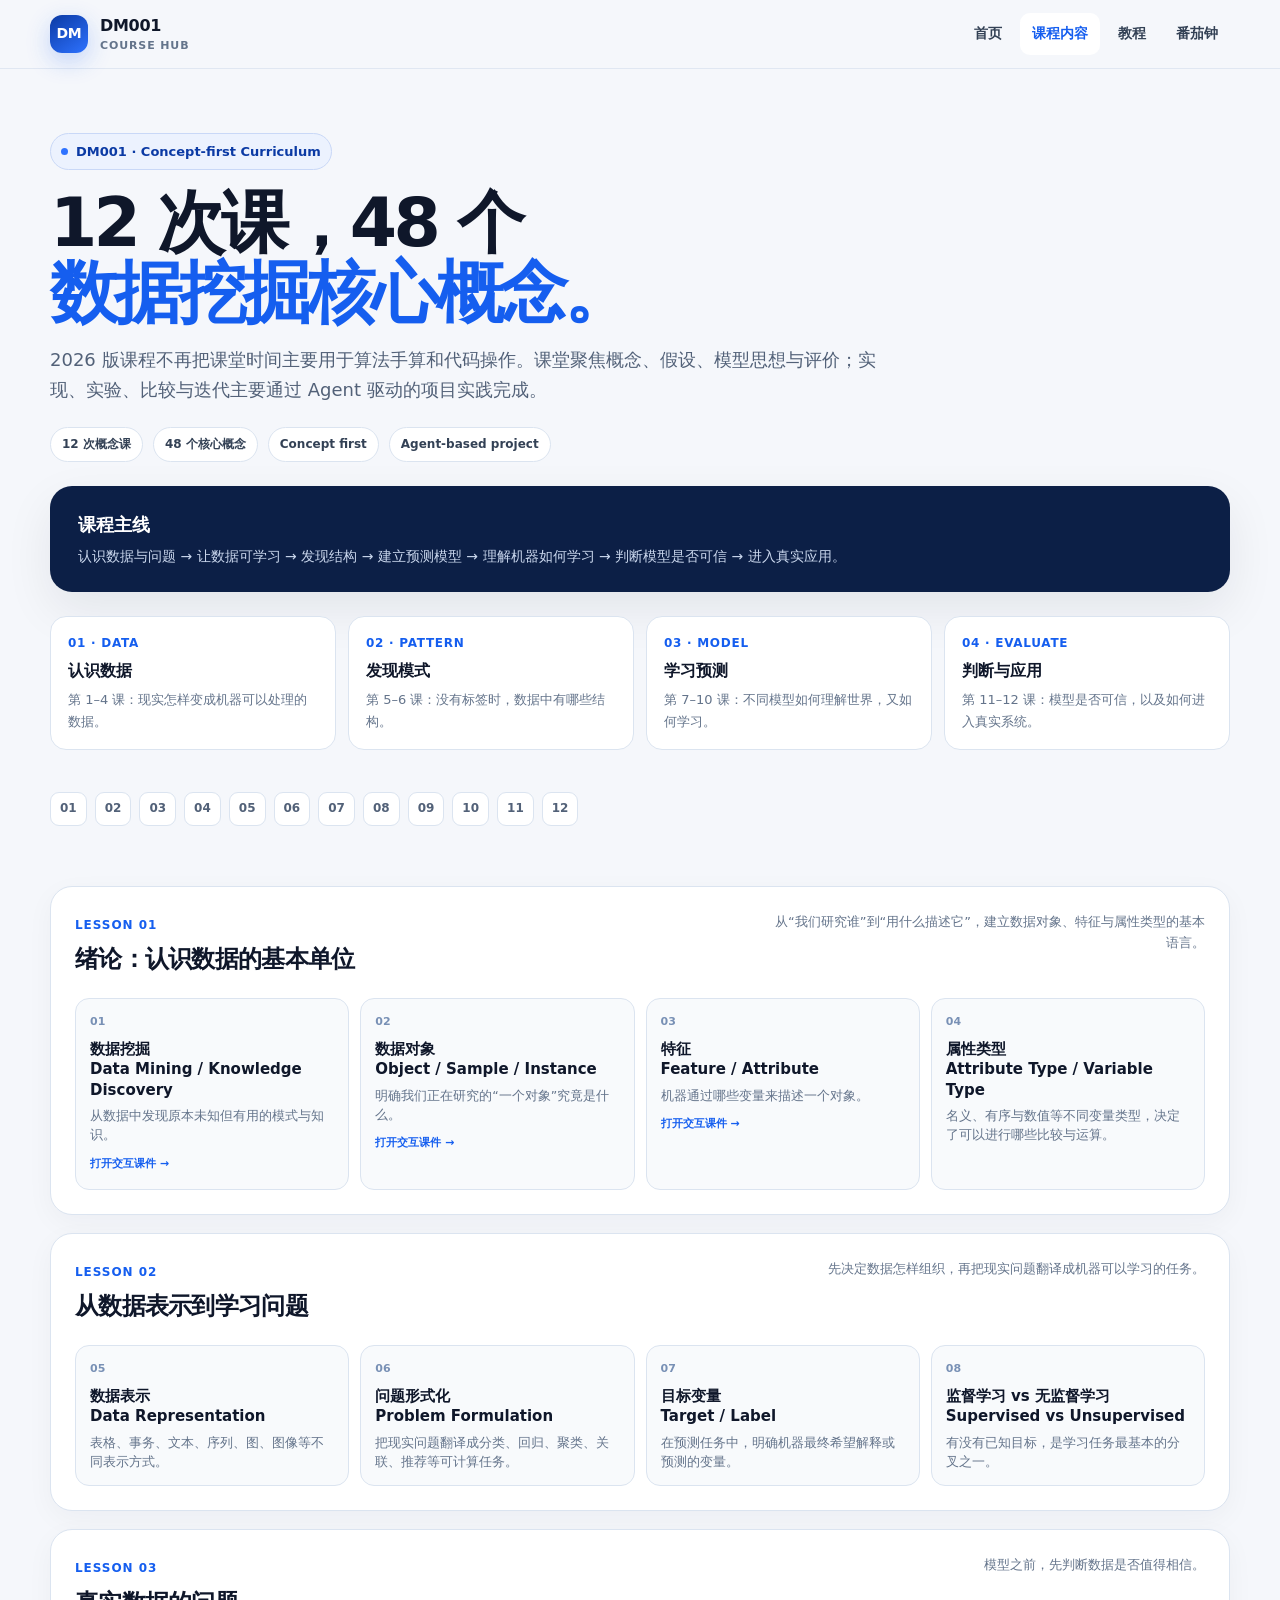
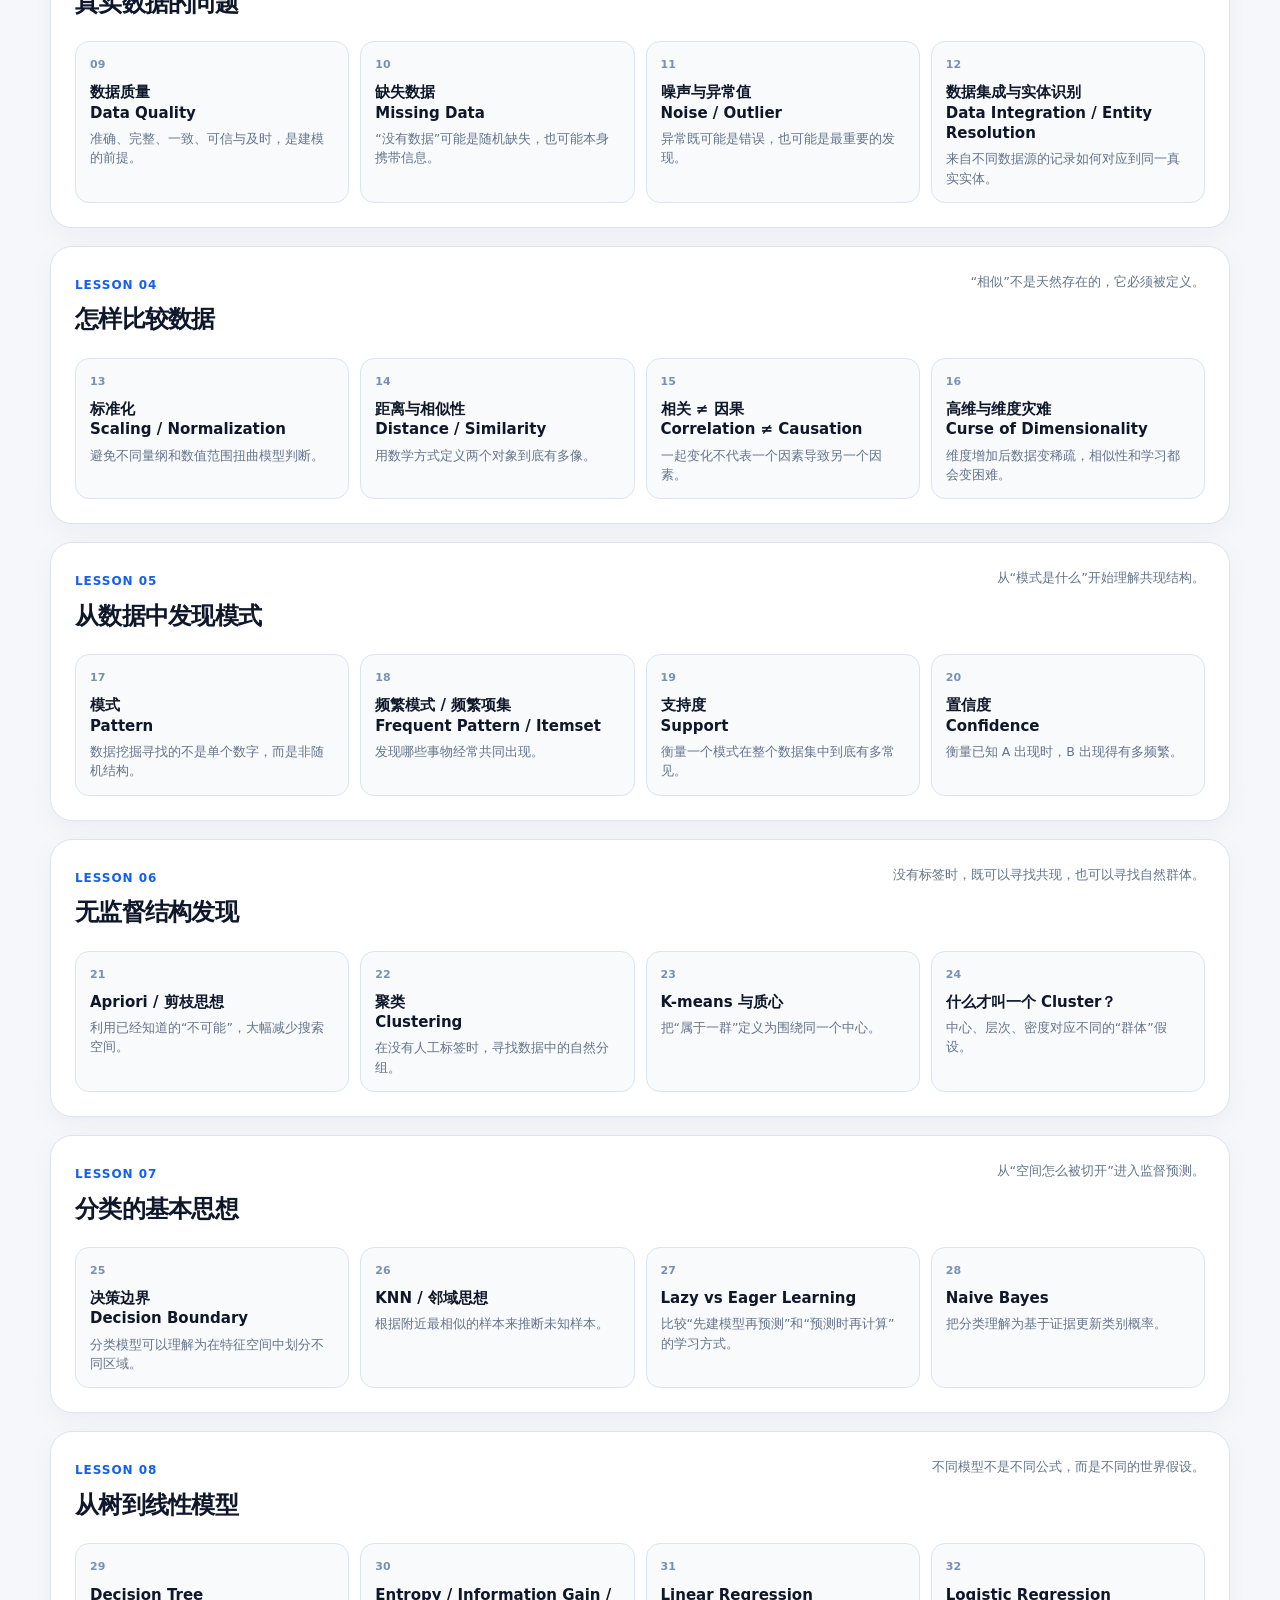
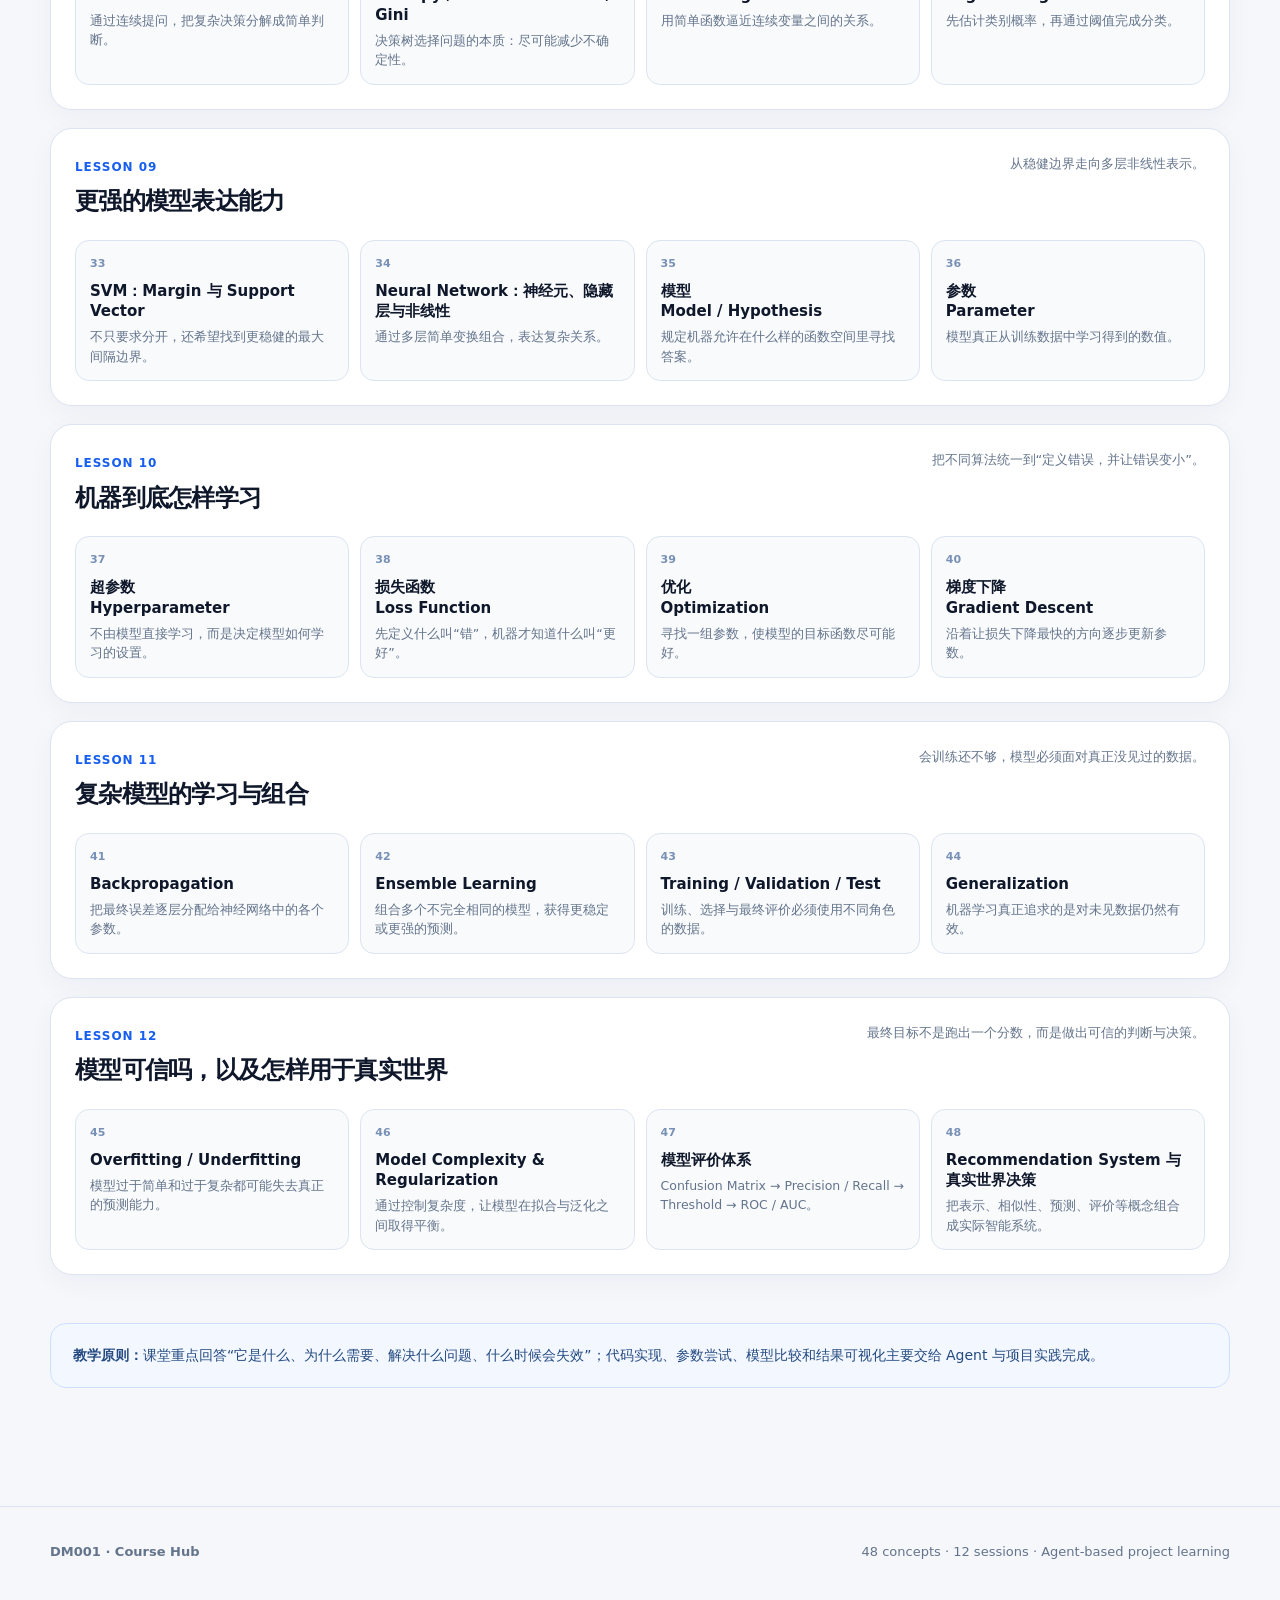
==== commit 00e5b47e: "Reorder concepts 04-08 for data-to-learning flow" ====
--- a/curriculum.html
+++ b/curriculum.html
@@ -17,8 +17,8 @@
 <main>
   <section class="course-hero"><div class="container"><span class="eyebrow"><span class="dot"></span> DM001 · Concept-first Curriculum</span><h1>12 次课，48 个<br><span style="color:var(--blue)">数据挖掘核心概念。</span></h1><p class="lead">2026 版课程不再把课堂时间主要用于算法手算和代码操作。课堂聚焦概念、假设、模型思想与评价；实现、实验、比较与迭代主要通过 Agent 驱动的项目实践完成。</p><div class="course-stats"><span>12 次概念课</span><span>48 个核心概念</span><span>Concept first</span><span>Agent-based project</span></div><div class="principle"><strong>课程主线</strong><p>认识数据与问题 → 让数据可学习 → 发现结构 → 建立预测模型 → 理解机器如何学习 → 判断模型是否可信 → 进入真实应用。</p></div><div class="stage-grid"><div class="stage"><b>01 · DATA</b><span>认识数据</span><p>第 1–4 课：现实怎样变成机器可以处理的数据。</p></div><div class="stage"><b>02 · PATTERN</b><span>发现模式</span><p>第 5–6 课：没有标签时，数据中有哪些结构。</p></div><div class="stage"><b>03 · MODEL</b><span>学习预测</span><p>第 7–10 课：不同模型如何理解世界，又如何学习。</p></div><div class="stage"><b>04 · EVALUATE</b><span>判断与应用</span><p>第 11–12 课：模型是否可信，以及如何进入真实系统。</p></div></div><div class="mini-toc" aria-label="课程课次导航"><a href="#lesson-1">01</a><a href="#lesson-2">02</a><a href="#lesson-3">03</a><a href="#lesson-4">04</a><a href="#lesson-5">05</a><a href="#lesson-6">06</a><a href="#lesson-7">07</a><a href="#lesson-8">08</a><a href="#lesson-9">09</a><a href="#lesson-10">10</a><a href="#lesson-11">11</a><a href="#lesson-12">12</a></div></div></section>
   <section class="section" style="padding-top:0"><div class="container lesson-list">
-    <article class="lesson" id="lesson-1"><div class="lesson-head"><div><span class="lesson-no">LESSON 01</span><h2>绪论：什么是数据挖掘</h2></div><div class="lesson-note">从“研究对象”开始建立整门课程的基本语言。</div></div><div class="concepts"><a class="concept concept-link" href="concepts/data-mining.html" aria-label="打开概念 01 数据挖掘交互课件"><div class="n">01</div><h3>数据挖掘<br>Data Mining / Knowledge Discovery</h3><p>从数据中发现原本未知但有用的模式与知识。</p><span class="concept-open">打开交互课件 →</span></a><a class="concept concept-link" href="concepts/data-object.html" aria-label="打开概念 02 数据对象交互课件"><div class="n">02</div><h3>数据对象<br>Object / Sample / Instance</h3><p>明确我们正在研究的“一个对象”究竟是什么。</p><span class="concept-open">打开交互课件 →</span></a><a class="concept concept-link" href="concepts/feature-attribute.html" aria-label="打开概念 03 特征与属性交互课件"><div class="n">03</div><h3>特征<br>Feature / Attribute</h3><p>机器通过哪些变量来描述一个对象。</p><span class="concept-open">打开交互课件 →</span></a><div class="concept"><div class="n">04</div><h3>标签<br>Label / Target</h3><p>监督学习中真正希望解释或预测的目标。</p></div></div></article>
-    <article class="lesson" id="lesson-2"><div class="lesson-head"><div><span class="lesson-no">LESSON 02</span><h2>数据如何表示现实世界</h2></div><div class="lesson-note">同一个现实问题，可以被编码成完全不同的数据问题。</div></div><div class="concepts"><div class="concept"><div class="n">05</div><h3>数据表示<br>Data Representation</h3><p>表格、事务、文本、序列、图、图像等不同表示方式。</p></div><div class="concept"><div class="n">06</div><h3>测量尺度<br>Nominal / Ordinal / Interval / Ratio</h3><p>数字的意义不同，允许进行的数学操作也不同。</p></div><div class="concept"><div class="n">07</div><h3>监督学习 vs 无监督学习</h3><p>有没有已知答案，是机器学习任务最基本的分叉。</p></div><div class="concept"><div class="n">08</div><h3>问题形式化<br>Problem Formulation</h3><p>把现实问题翻译成分类、回归、聚类、关联或推荐问题。</p></div></div></article>
+    <article class="lesson" id="lesson-1"><div class="lesson-head"><div><span class="lesson-no">LESSON 01</span><h2>绪论：认识数据的基本单位</h2></div><div class="lesson-note">从“我们研究谁”到“用什么描述它”，建立数据对象、特征与属性类型的基本语言。</div></div><div class="concepts"><a class="concept concept-link" href="concepts/data-mining.html" aria-label="打开概念 01 数据挖掘交互课件"><div class="n">01</div><h3>数据挖掘<br>Data Mining / Knowledge Discovery</h3><p>从数据中发现原本未知但有用的模式与知识。</p><span class="concept-open">打开交互课件 →</span></a><a class="concept concept-link" href="concepts/data-object.html" aria-label="打开概念 02 数据对象交互课件"><div class="n">02</div><h3>数据对象<br>Object / Sample / Instance</h3><p>明确我们正在研究的“一个对象”究竟是什么。</p><span class="concept-open">打开交互课件 →</span></a><a class="concept concept-link" href="concepts/feature-attribute.html" aria-label="打开概念 03 特征与属性交互课件"><div class="n">03</div><h3>特征<br>Feature / Attribute</h3><p>机器通过哪些变量来描述一个对象。</p><span class="concept-open">打开交互课件 →</span></a><div class="concept"><div class="n">04</div><h3>属性类型<br>Attribute Type / Variable Type</h3><p>名义、有序与数值等不同变量类型，决定了可以进行哪些比较与运算。</p></div></div></article>
+    <article class="lesson" id="lesson-2"><div class="lesson-head"><div><span class="lesson-no">LESSON 02</span><h2>从数据表示到学习问题</h2></div><div class="lesson-note">先决定数据怎样组织，再把现实问题翻译成机器可以学习的任务。</div></div><div class="concepts"><div class="concept"><div class="n">05</div><h3>数据表示<br>Data Representation</h3><p>表格、事务、文本、序列、图、图像等不同表示方式。</p></div><div class="concept"><div class="n">06</div><h3>问题形式化<br>Problem Formulation</h3><p>把现实问题翻译成分类、回归、聚类、关联、推荐等可计算任务。</p></div><div class="concept"><div class="n">07</div><h3>目标变量<br>Target / Label</h3><p>在预测任务中，明确机器最终希望解释或预测的变量。</p></div><div class="concept"><div class="n">08</div><h3>监督学习 vs 无监督学习<br>Supervised vs Unsupervised</h3><p>有没有已知目标，是学习任务最基本的分叉之一。</p></div></div></article>
     <article class="lesson" id="lesson-3"><div class="lesson-head"><div><span class="lesson-no">LESSON 03</span><h2>真实数据的问题</h2></div><div class="lesson-note">模型之前，先判断数据是否值得相信。</div></div><div class="concepts"><div class="concept"><div class="n">09</div><h3>数据质量<br>Data Quality</h3><p>准确、完整、一致、可信与及时，是建模的前提。</p></div><div class="concept"><div class="n">10</div><h3>缺失数据<br>Missing Data</h3><p>“没有数据”可能是随机缺失，也可能本身携带信息。</p></div><div class="concept"><div class="n">11</div><h3>噪声与异常值<br>Noise / Outlier</h3><p>异常既可能是错误，也可能是最重要的发现。</p></div><div class="concept"><div class="n">12</div><h3>数据集成与实体识别<br>Data Integration / Entity Resolution</h3><p>来自不同数据源的记录如何对应到同一真实实体。</p></div></div></article>
     <article class="lesson" id="lesson-4"><div class="lesson-head"><div><span class="lesson-no">LESSON 04</span><h2>怎样比较数据</h2></div><div class="lesson-note">“相似”不是天然存在的，它必须被定义。</div></div><div class="concepts"><div class="concept"><div class="n">13</div><h3>标准化<br>Scaling / Normalization</h3><p>避免不同量纲和数值范围扭曲模型判断。</p></div><div class="concept"><div class="n">14</div><h3>距离与相似性<br>Distance / Similarity</h3><p>用数学方式定义两个对象到底有多像。</p></div><div class="concept"><div class="n">15</div><h3>相关 ≠ 因果<br>Correlation ≠ Causation</h3><p>一起变化不代表一个因素导致另一个因素。</p></div><div class="concept"><div class="n">16</div><h3>高维与维度灾难<br>Curse of Dimensionality</h3><p>维度增加后数据变稀疏，相似性和学习都会变困难。</p></div></div></article>
     <article class="lesson" id="lesson-5"><div class="lesson-head"><div><span class="lesson-no">LESSON 05</span><h2>从数据中发现模式</h2></div><div class="lesson-note">从“模式是什么”开始理解共现结构。</div></div><div class="concepts"><div class="concept"><div class="n">17</div><h3>模式<br>Pattern</h3><p>数据挖掘寻找的不是单个数字，而是非随机结构。</p></div><div class="concept"><div class="n">18</div><h3>频繁模式 / 频繁项集<br>Frequent Pattern / Itemset</h3><p>发现哪些事物经常共同出现。</p></div><div class="concept"><div class="n">19</div><h3>支持度<br>Support</h3><p>衡量一个模式在整个数据集中到底有多常见。</p></div><div class="concept"><div class="n">20</div><h3>置信度<br>Confidence</h3><p>衡量已知 A 出现时，B 出现得有多频繁。</p></div></div></article>
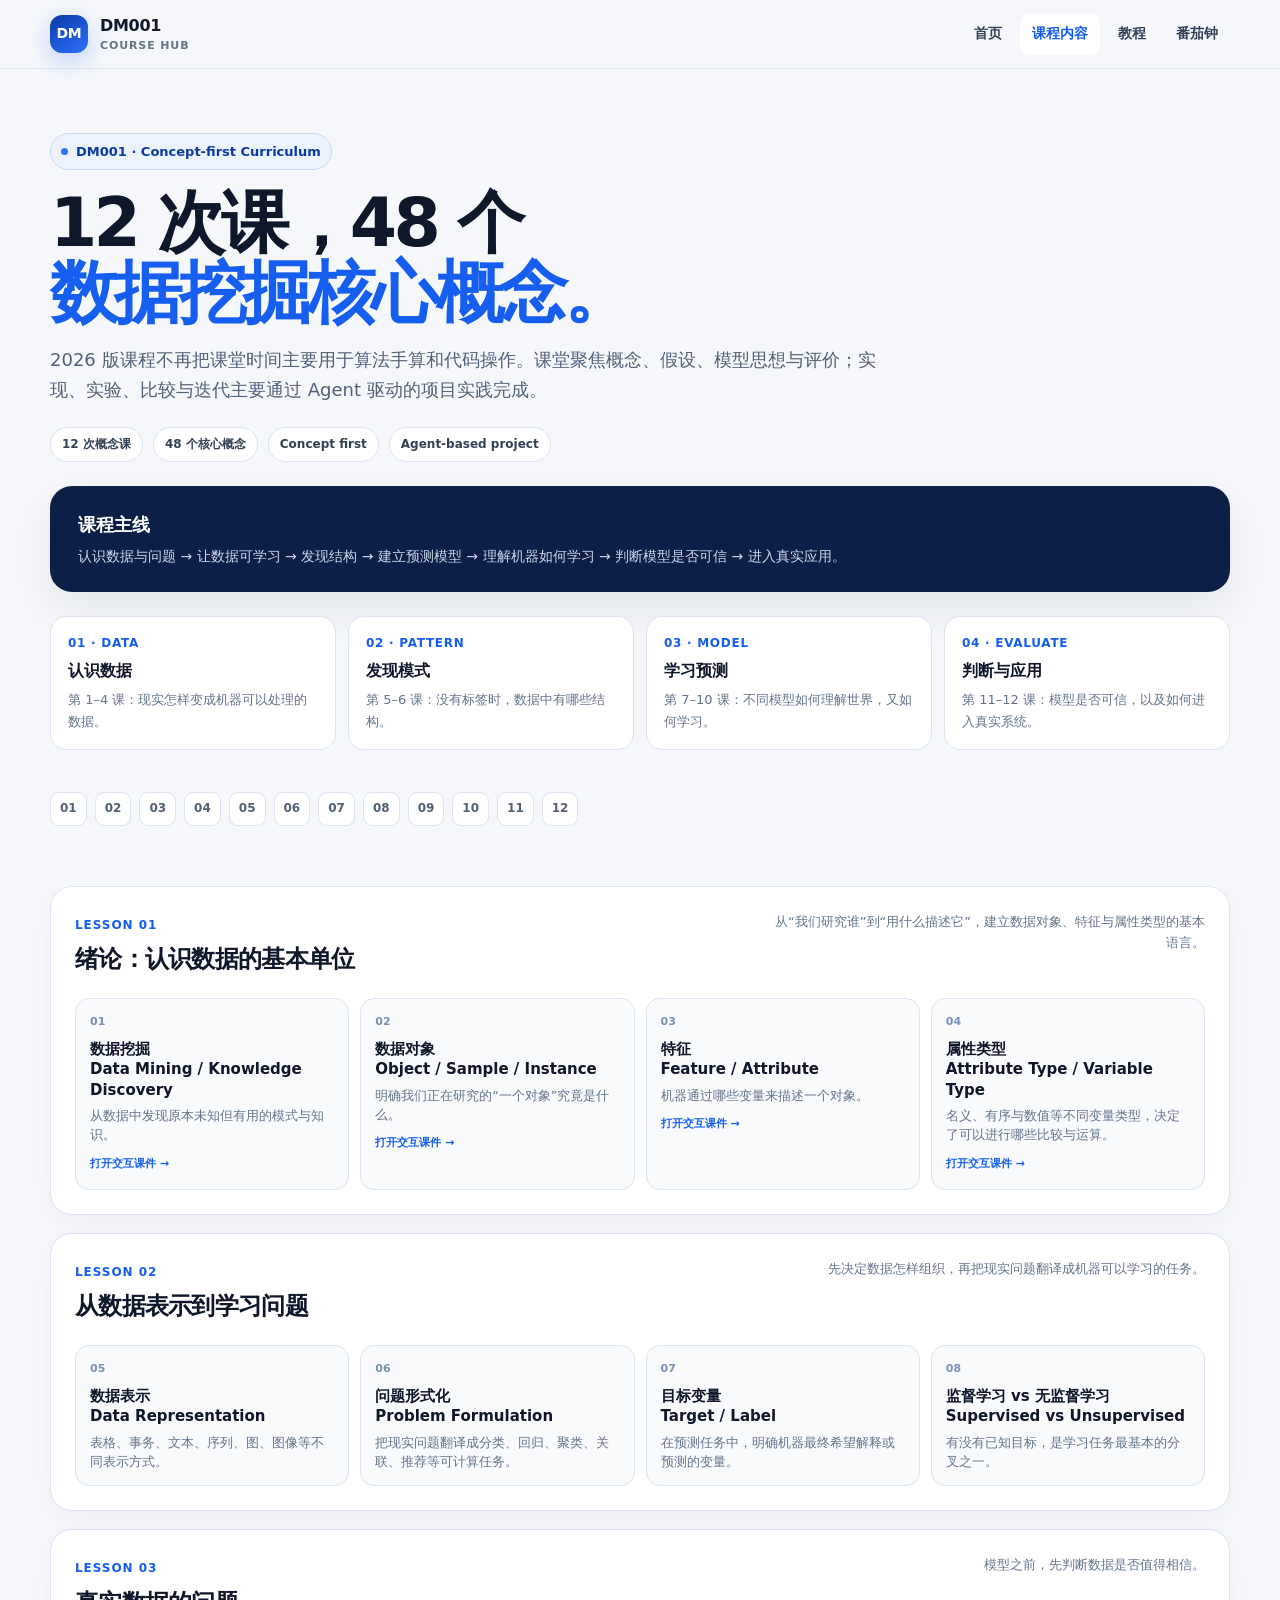
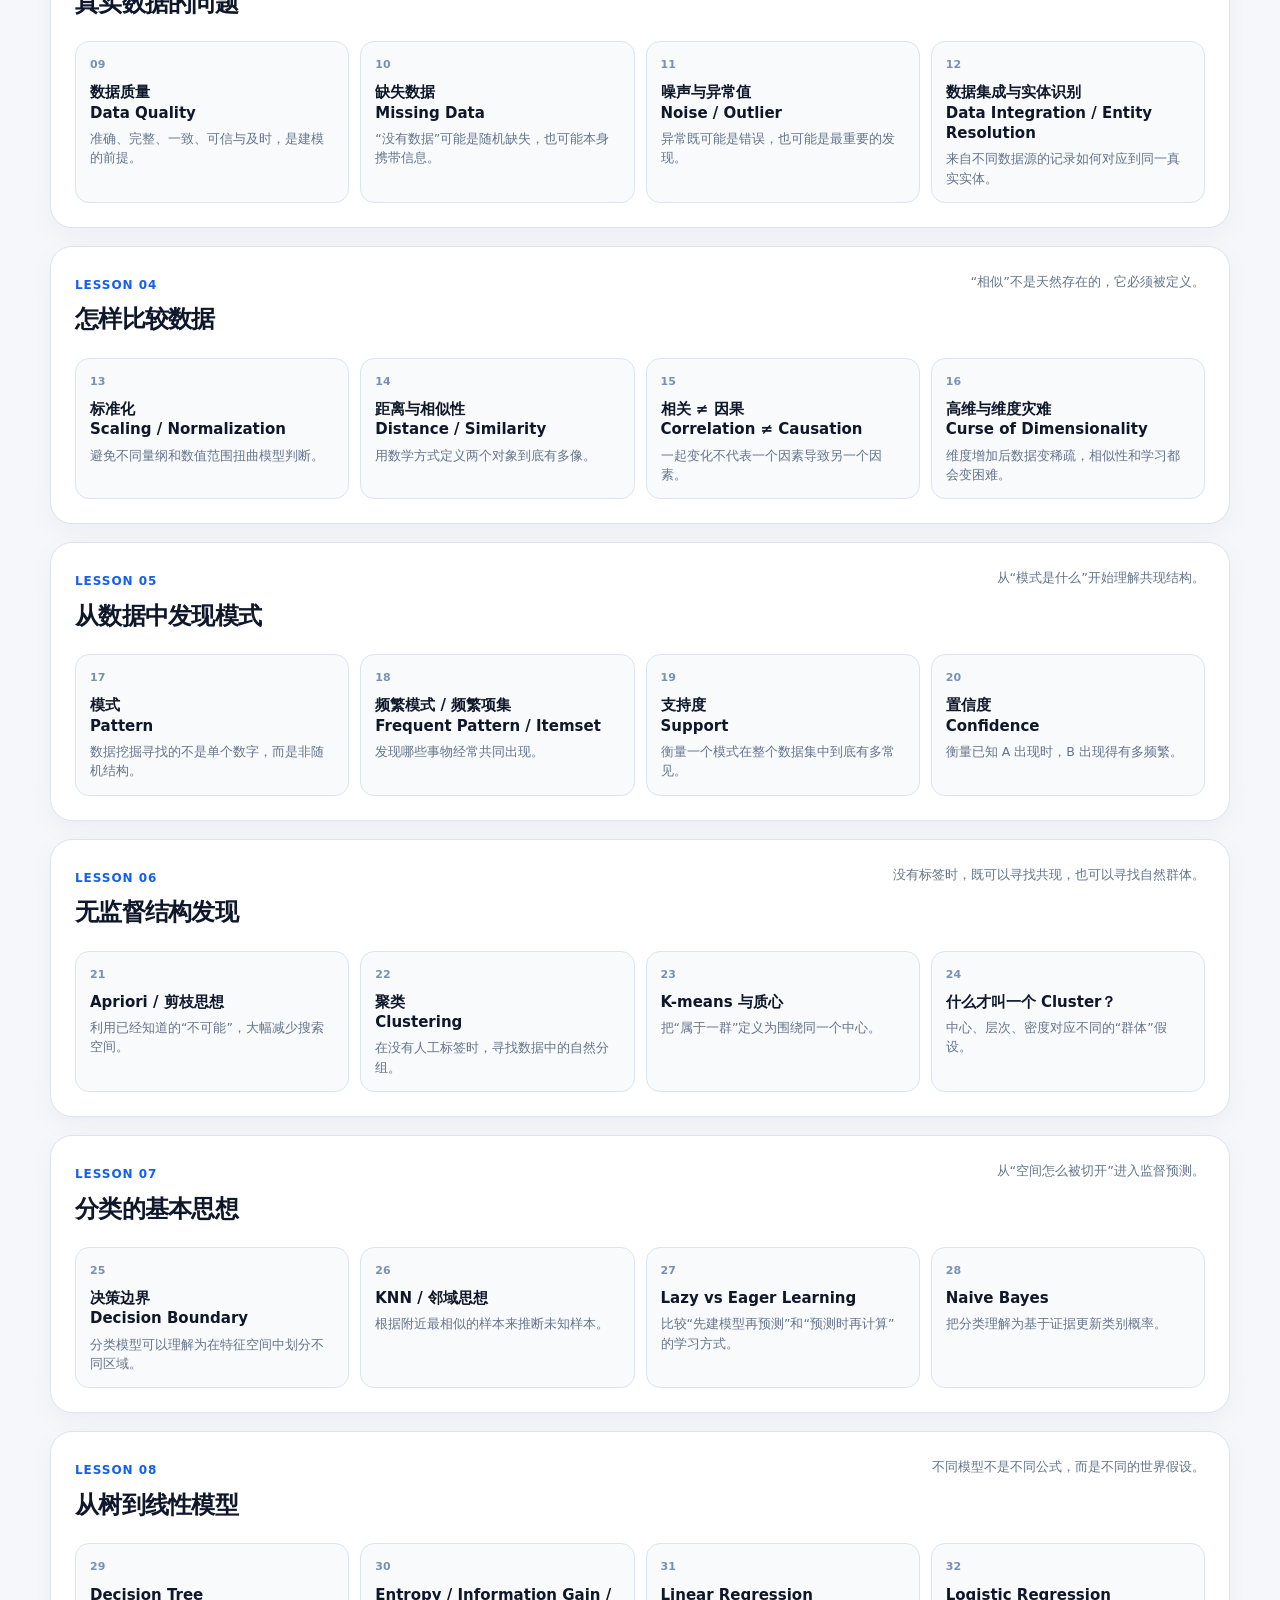
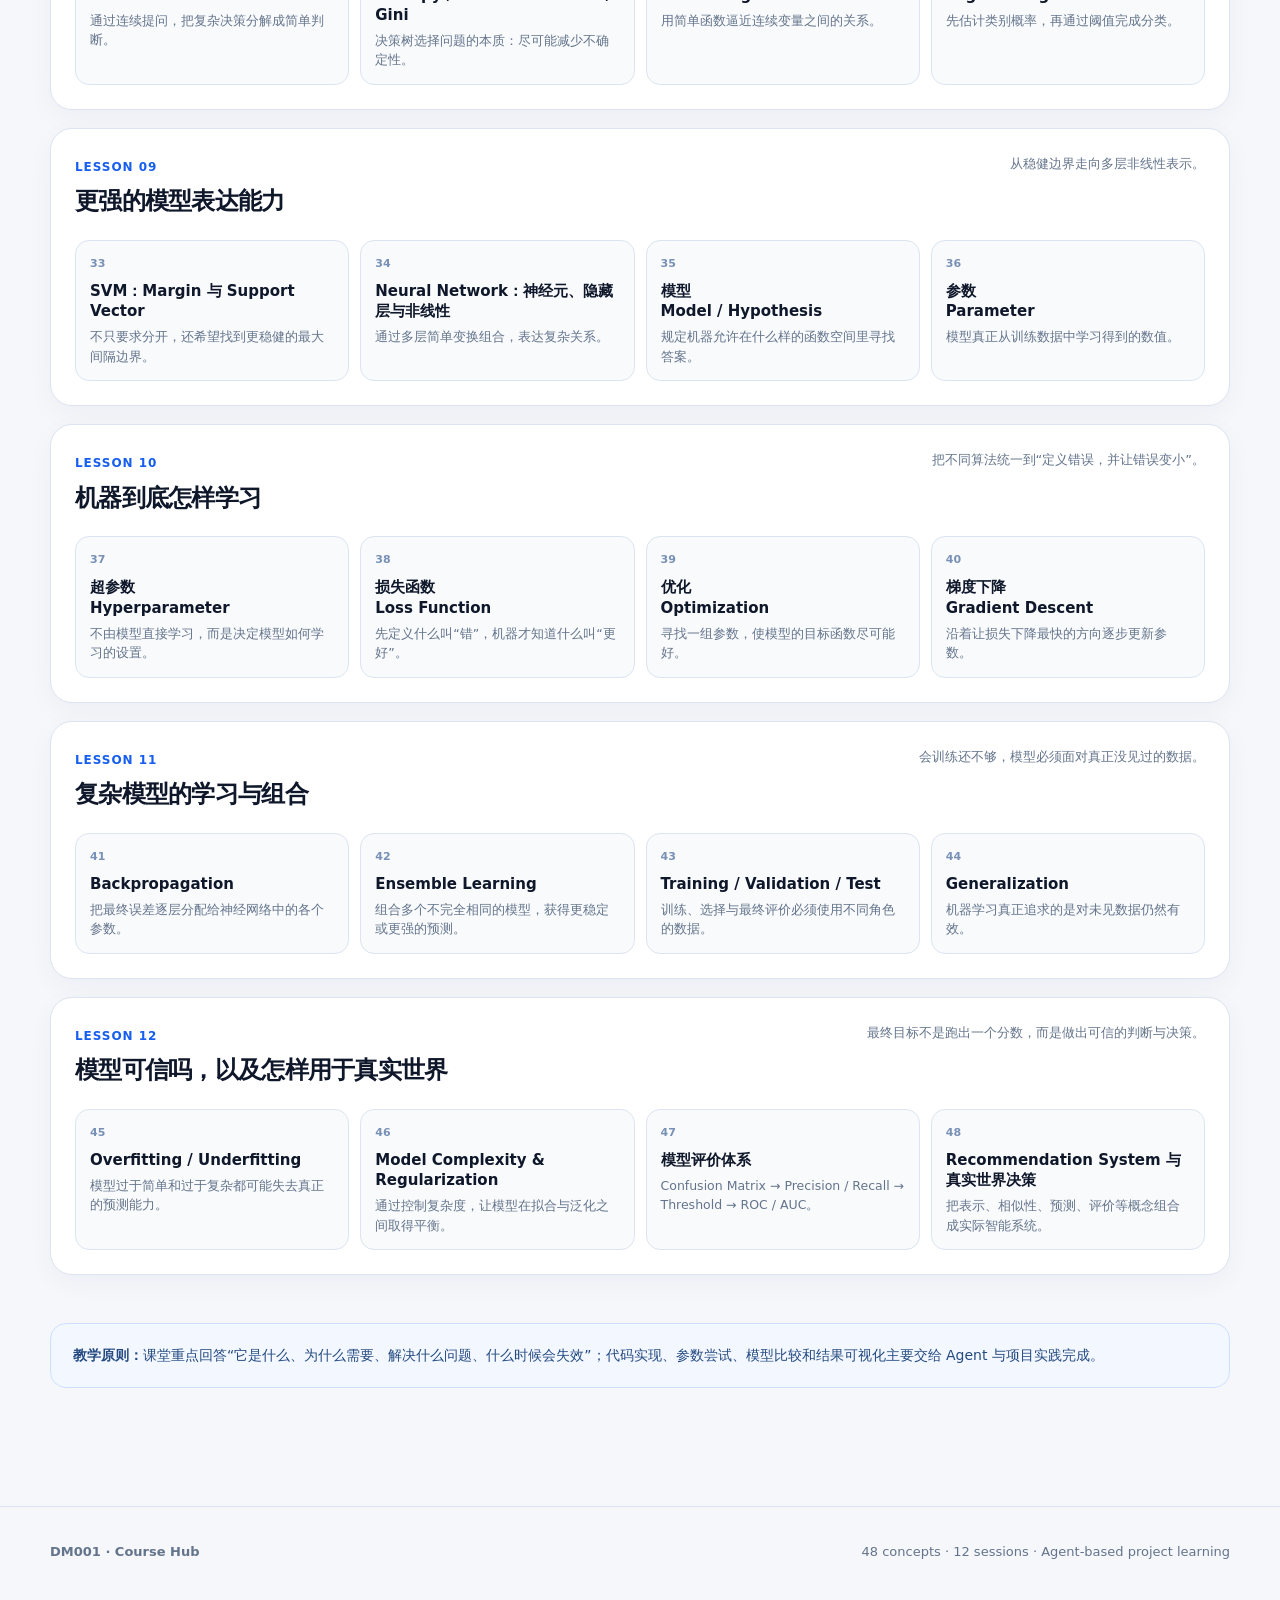
==== commit 9ed1fcb2: "Link concept 04 Attribute Type deck" ====
--- a/curriculum.html
+++ b/curriculum.html
@@ -17,7 +17,7 @@
 <main>
   <section class="course-hero"><div class="container"><span class="eyebrow"><span class="dot"></span> DM001 · Concept-first Curriculum</span><h1>12 次课，48 个<br><span style="color:var(--blue)">数据挖掘核心概念。</span></h1><p class="lead">2026 版课程不再把课堂时间主要用于算法手算和代码操作。课堂聚焦概念、假设、模型思想与评价；实现、实验、比较与迭代主要通过 Agent 驱动的项目实践完成。</p><div class="course-stats"><span>12 次概念课</span><span>48 个核心概念</span><span>Concept first</span><span>Agent-based project</span></div><div class="principle"><strong>课程主线</strong><p>认识数据与问题 → 让数据可学习 → 发现结构 → 建立预测模型 → 理解机器如何学习 → 判断模型是否可信 → 进入真实应用。</p></div><div class="stage-grid"><div class="stage"><b>01 · DATA</b><span>认识数据</span><p>第 1–4 课：现实怎样变成机器可以处理的数据。</p></div><div class="stage"><b>02 · PATTERN</b><span>发现模式</span><p>第 5–6 课：没有标签时，数据中有哪些结构。</p></div><div class="stage"><b>03 · MODEL</b><span>学习预测</span><p>第 7–10 课：不同模型如何理解世界，又如何学习。</p></div><div class="stage"><b>04 · EVALUATE</b><span>判断与应用</span><p>第 11–12 课：模型是否可信，以及如何进入真实系统。</p></div></div><div class="mini-toc" aria-label="课程课次导航"><a href="#lesson-1">01</a><a href="#lesson-2">02</a><a href="#lesson-3">03</a><a href="#lesson-4">04</a><a href="#lesson-5">05</a><a href="#lesson-6">06</a><a href="#lesson-7">07</a><a href="#lesson-8">08</a><a href="#lesson-9">09</a><a href="#lesson-10">10</a><a href="#lesson-11">11</a><a href="#lesson-12">12</a></div></div></section>
   <section class="section" style="padding-top:0"><div class="container lesson-list">
-    <article class="lesson" id="lesson-1"><div class="lesson-head"><div><span class="lesson-no">LESSON 01</span><h2>绪论：认识数据的基本单位</h2></div><div class="lesson-note">从“我们研究谁”到“用什么描述它”，建立数据对象、特征与属性类型的基本语言。</div></div><div class="concepts"><a class="concept concept-link" href="concepts/data-mining.html" aria-label="打开概念 01 数据挖掘交互课件"><div class="n">01</div><h3>数据挖掘<br>Data Mining / Knowledge Discovery</h3><p>从数据中发现原本未知但有用的模式与知识。</p><span class="concept-open">打开交互课件 →</span></a><a class="concept concept-link" href="concepts/data-object.html" aria-label="打开概念 02 数据对象交互课件"><div class="n">02</div><h3>数据对象<br>Object / Sample / Instance</h3><p>明确我们正在研究的“一个对象”究竟是什么。</p><span class="concept-open">打开交互课件 →</span></a><a class="concept concept-link" href="concepts/feature-attribute.html" aria-label="打开概念 03 特征与属性交互课件"><div class="n">03</div><h3>特征<br>Feature / Attribute</h3><p>机器通过哪些变量来描述一个对象。</p><span class="concept-open">打开交互课件 →</span></a><div class="concept"><div class="n">04</div><h3>属性类型<br>Attribute Type / Variable Type</h3><p>名义、有序与数值等不同变量类型，决定了可以进行哪些比较与运算。</p></div></div></article>
+    <article class="lesson" id="lesson-1"><div class="lesson-head"><div><span class="lesson-no">LESSON 01</span><h2>绪论：认识数据的基本单位</h2></div><div class="lesson-note">从“我们研究谁”到“用什么描述它”，建立数据对象、特征与属性类型的基本语言。</div></div><div class="concepts"><a class="concept concept-link" href="concepts/data-mining.html" aria-label="打开概念 01 数据挖掘交互课件"><div class="n">01</div><h3>数据挖掘<br>Data Mining / Knowledge Discovery</h3><p>从数据中发现原本未知但有用的模式与知识。</p><span class="concept-open">打开交互课件 →</span></a><a class="concept concept-link" href="concepts/data-object.html" aria-label="打开概念 02 数据对象交互课件"><div class="n">02</div><h3>数据对象<br>Object / Sample / Instance</h3><p>明确我们正在研究的“一个对象”究竟是什么。</p><span class="concept-open">打开交互课件 →</span></a><a class="concept concept-link" href="concepts/feature-attribute.html" aria-label="打开概念 03 特征与属性交互课件"><div class="n">03</div><h3>特征<br>Feature / Attribute</h3><p>机器通过哪些变量来描述一个对象。</p><span class="concept-open">打开交互课件 →</span></a><a class="concept concept-link" href="concepts/attribute-type.html" aria-label="打开概念 04 属性类型交互课件"><div class="n">04</div><h3>属性类型<br>Attribute Type / Variable Type</h3><p>名义、有序与数值等不同变量类型，决定了可以进行哪些比较与运算。</p><span class="concept-open">打开交互课件 →</span></a></div></article>
     <article class="lesson" id="lesson-2"><div class="lesson-head"><div><span class="lesson-no">LESSON 02</span><h2>从数据表示到学习问题</h2></div><div class="lesson-note">先决定数据怎样组织，再把现实问题翻译成机器可以学习的任务。</div></div><div class="concepts"><div class="concept"><div class="n">05</div><h3>数据表示<br>Data Representation</h3><p>表格、事务、文本、序列、图、图像等不同表示方式。</p></div><div class="concept"><div class="n">06</div><h3>问题形式化<br>Problem Formulation</h3><p>把现实问题翻译成分类、回归、聚类、关联、推荐等可计算任务。</p></div><div class="concept"><div class="n">07</div><h3>目标变量<br>Target / Label</h3><p>在预测任务中，明确机器最终希望解释或预测的变量。</p></div><div class="concept"><div class="n">08</div><h3>监督学习 vs 无监督学习<br>Supervised vs Unsupervised</h3><p>有没有已知目标，是学习任务最基本的分叉之一。</p></div></div></article>
     <article class="lesson" id="lesson-3"><div class="lesson-head"><div><span class="lesson-no">LESSON 03</span><h2>真实数据的问题</h2></div><div class="lesson-note">模型之前，先判断数据是否值得相信。</div></div><div class="concepts"><div class="concept"><div class="n">09</div><h3>数据质量<br>Data Quality</h3><p>准确、完整、一致、可信与及时，是建模的前提。</p></div><div class="concept"><div class="n">10</div><h3>缺失数据<br>Missing Data</h3><p>“没有数据”可能是随机缺失，也可能本身携带信息。</p></div><div class="concept"><div class="n">11</div><h3>噪声与异常值<br>Noise / Outlier</h3><p>异常既可能是错误，也可能是最重要的发现。</p></div><div class="concept"><div class="n">12</div><h3>数据集成与实体识别<br>Data Integration / Entity Resolution</h3><p>来自不同数据源的记录如何对应到同一真实实体。</p></div></div></article>
     <article class="lesson" id="lesson-4"><div class="lesson-head"><div><span class="lesson-no">LESSON 04</span><h2>怎样比较数据</h2></div><div class="lesson-note">“相似”不是天然存在的，它必须被定义。</div></div><div class="concepts"><div class="concept"><div class="n">13</div><h3>标准化<br>Scaling / Normalization</h3><p>避免不同量纲和数值范围扭曲模型判断。</p></div><div class="concept"><div class="n">14</div><h3>距离与相似性<br>Distance / Similarity</h3><p>用数学方式定义两个对象到底有多像。</p></div><div class="concept"><div class="n">15</div><h3>相关 ≠ 因果<br>Correlation ≠ Causation</h3><p>一起变化不代表一个因素导致另一个因素。</p></div><div class="concept"><div class="n">16</div><h3>高维与维度灾难<br>Curse of Dimensionality</h3><p>维度增加后数据变稀疏，相似性和学习都会变困难。</p></div></div></article>
